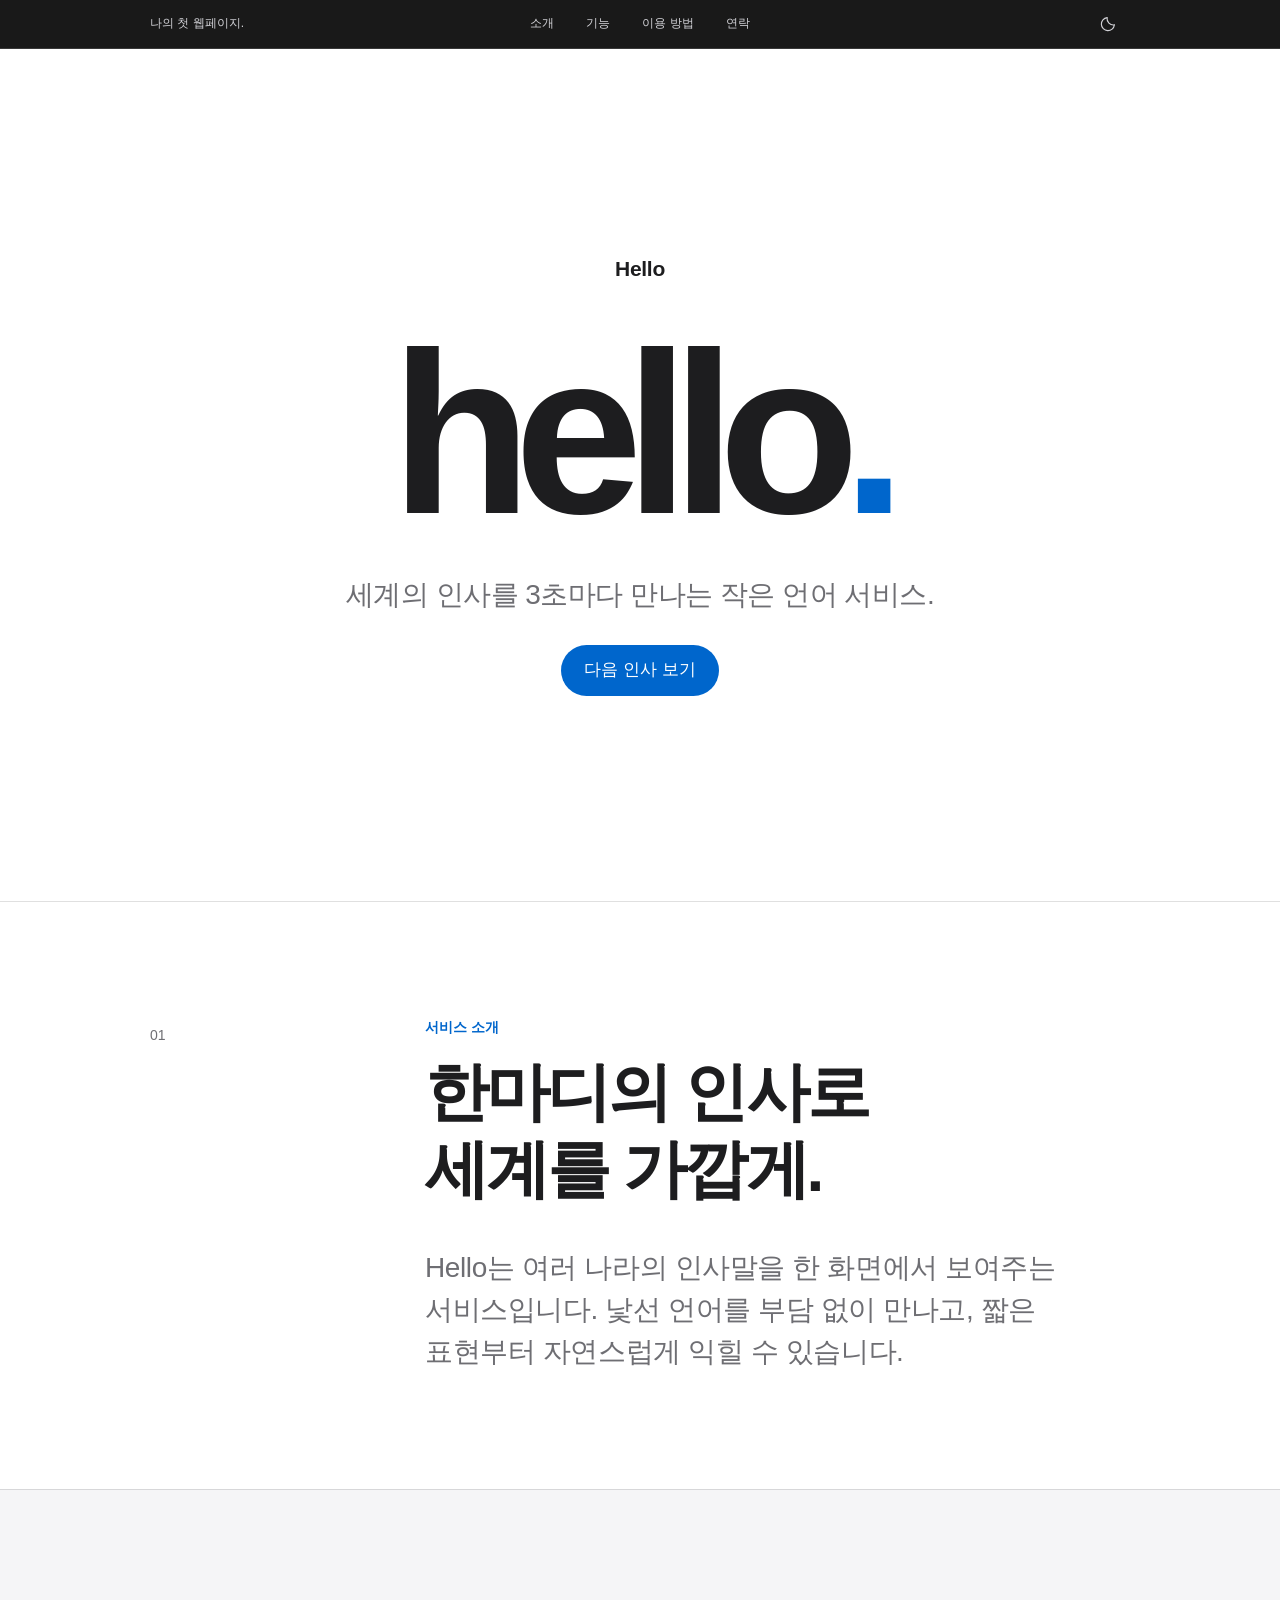
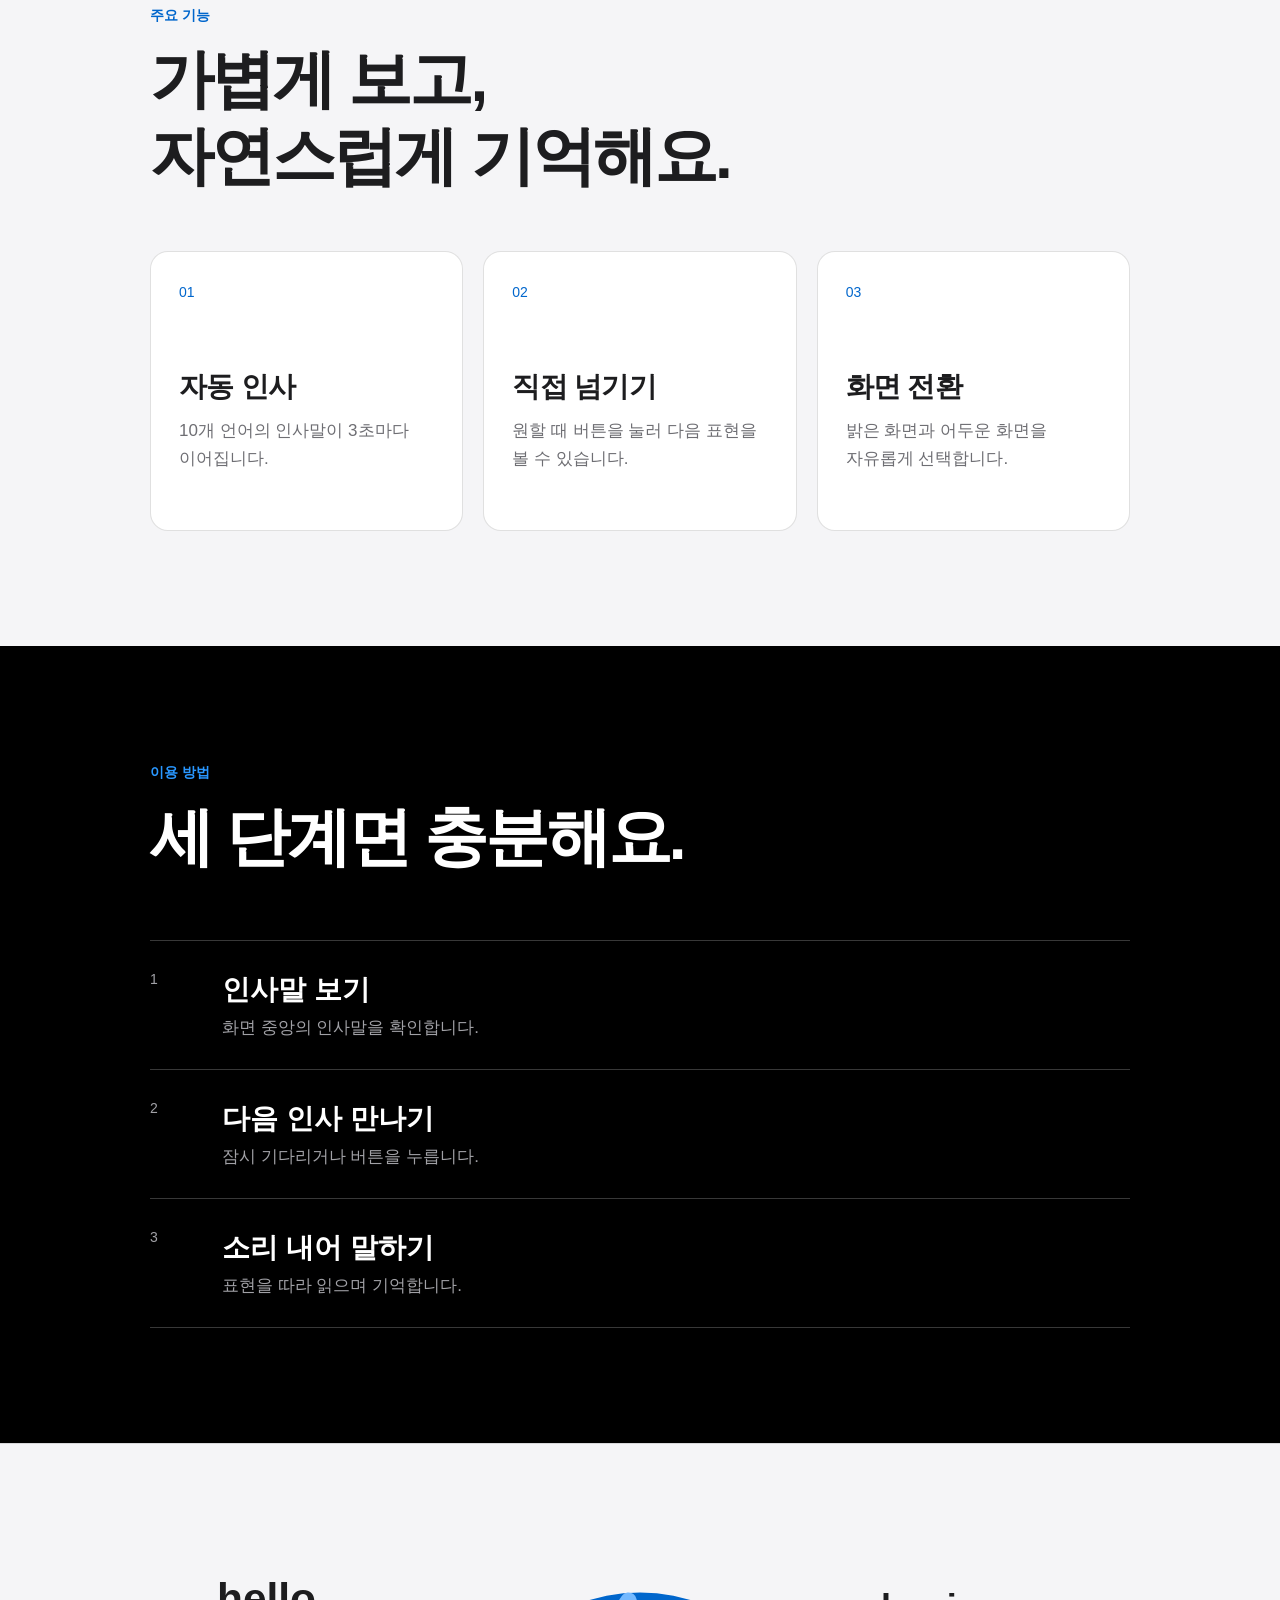
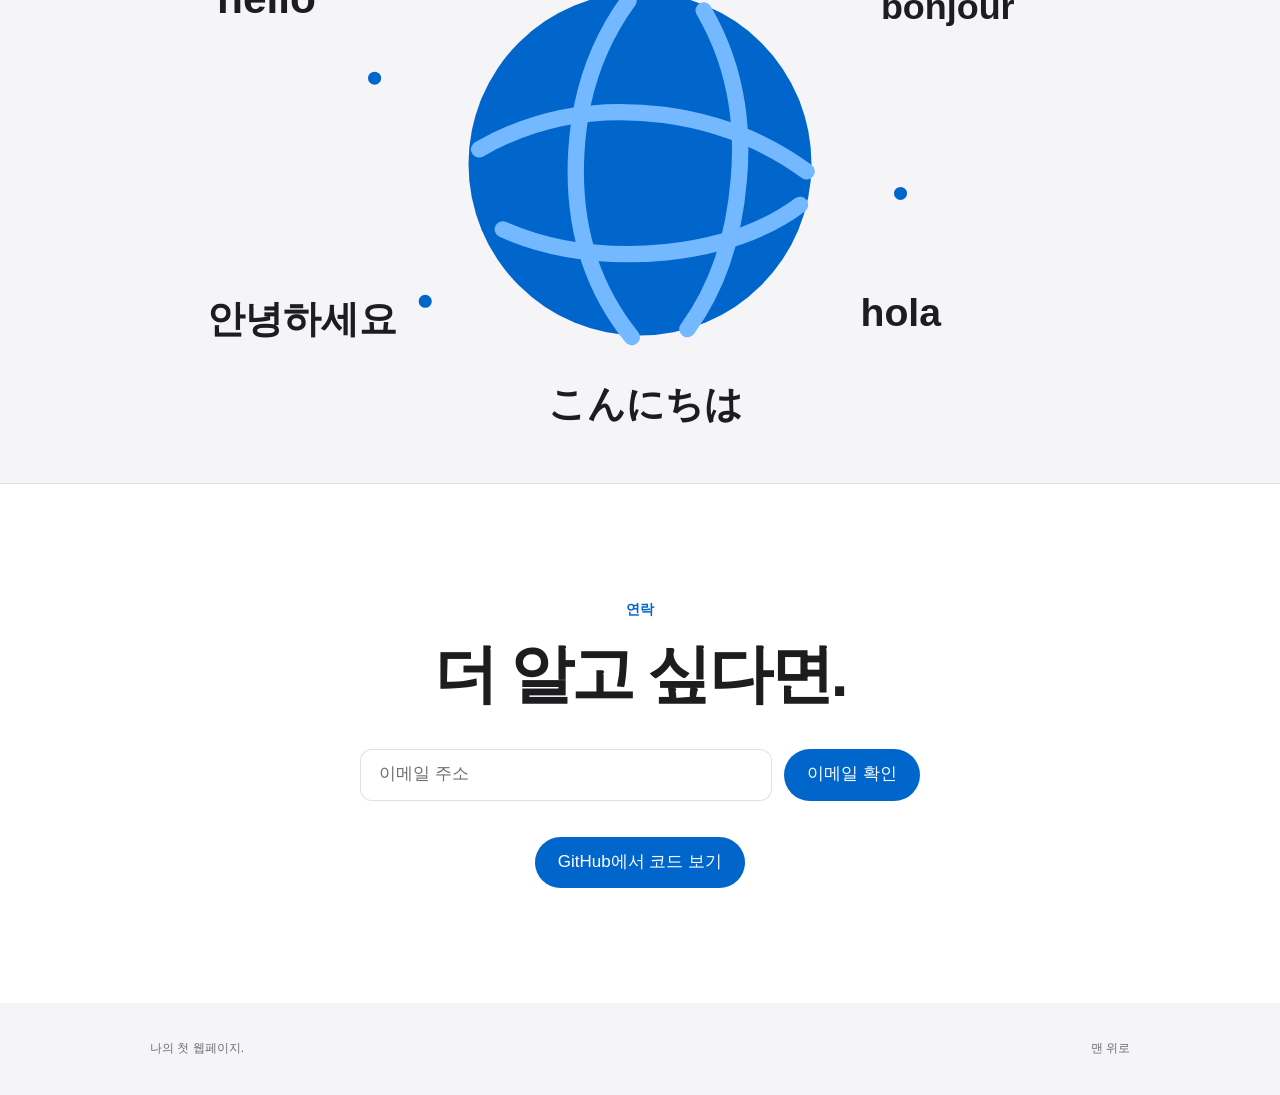
==== index.html @ b7d51750 "Apply responsive layout for week 4" ====
<!DOCTYPE html>
<html lang="ko">
<head>
  <meta charset="UTF-8">
  <meta name="viewport" content="width=device-width, initial-scale=1">
  <meta name="description" content="세계의 인사말을 만나는 작은 언어 서비스 Hello입니다.">
  <meta name="theme-color" content="#000000">
  <title>Hello | 나의 첫 웹페이지</title>
  <link rel="stylesheet" href="style.css?v=7">
  <script src="script.js?v=7" defer></script>
</head>
<body>
  <a class="skip-link" href="#main">본문으로 바로가기</a>
  <header class="global-nav">
    <nav class="nav-inner" aria-label="주요 메뉴">
      <a class="wordmark" href="#main">나의 첫 웹페이지.</a>
      <div class="nav-links">
        <a href="#about">소개</a>
        <a href="#features">기능</a>
        <a href="#how">이용 방법</a>
        <a href="#contact">연락</a>
      </div>
      <button class="theme-toggle" type="button" aria-label="다크 모드" aria-pressed="false">
        <svg class="moon" viewBox="0 0 24 24" fill="none" stroke="currentColor" stroke-width="1.5" aria-hidden="true"><path d="M20.5 13.2A8.6 8.6 0 0 1 10.8 3.5 8.7 8.7 0 1 0 20.5 13.2Z"/></svg>
        <svg class="sun" viewBox="0 0 24 24" fill="none" stroke="currentColor" stroke-width="1.5" aria-hidden="true"><circle cx="12" cy="12" r="4"/><path d="M12 2v2m0 16v2M2 12h2m16 0h2M5 5l1.5 1.5m11 11L19 19M5 19l1.5-1.5m11-11L19 5"/></svg>
      </button>
    </nav>
  </header>

  <main id="main">
    <section class="hero" aria-labelledby="service-name">
      <p class="service-label" id="service-name">Hello</p>
      <div class="greeting" aria-live="off">
        <h1 lang="en" data-language="en"><span id="hello">hello</span><span class="period">.</span></h1>
      </div>
      <p class="hero-copy">세계의 인사를 3초마다 만나는 작은 언어 서비스.</p>
      <button class="primary-button" id="next-greeting" type="button">다음 인사 보기</button>
    </section>

    <section class="section light" id="about" aria-labelledby="about-title">
      <div class="section-inner two-column">
        <p class="section-number">01</p>
        <div>
          <p class="eyebrow">서비스 소개</p>
          <h2 id="about-title">한마디의 인사로<br>세계를 가깝게.</h2>
          <p class="body-copy">Hello는 여러 나라의 인사말을 한 화면에서 보여주는 서비스입니다. 낯선 언어를 부담 없이 만나고, 짧은 표현부터 자연스럽게 익힐 수 있습니다.</p>
        </div>
      </div>
    </section>

    <section class="section subtle" id="features" aria-labelledby="features-title">
      <div class="section-inner">
        <p class="eyebrow">주요 기능</p>
        <h2 id="features-title">가볍게 보고,<br>자연스럽게 기억해요.</h2>
        <div class="feature-grid">
          <article>
            <span>01</span>
            <h3>자동 인사</h3>
            <p>10개 언어의 인사말이 3초마다 이어집니다.</p>
          </article>
          <article>
            <span>02</span>
            <h3>직접 넘기기</h3>
            <p>원할 때 버튼을 눌러 다음 표현을 볼 수 있습니다.</p>
          </article>
          <article>
            <span>03</span>
            <h3>화면 전환</h3>
            <p>밝은 화면과 어두운 화면을 자유롭게 선택합니다.</p>
          </article>
        </div>
      </div>
    </section>

    <section class="section dark-section" id="how" aria-labelledby="how-title">
      <div class="section-inner">
        <p class="eyebrow">이용 방법</p>
        <h2 id="how-title">세 단계면 충분해요.</h2>
        <ol class="steps">
          <li><span>1</span><div><strong>인사말 보기</strong><p>화면 중앙의 인사말을 확인합니다.</p></div></li>
          <li><span>2</span><div><strong>다음 인사 만나기</strong><p>잠시 기다리거나 버튼을 누릅니다.</p></div></li>
          <li><span>3</span><div><strong>소리 내어 말하기</strong><p>표현을 따라 읽으며 기억합니다.</p></div></li>
        </ol>
      </div>
    </section>

    <section class="visual-section" aria-label="서비스 이미지">
      <img src="hello-world.svg" alt="파란 지구 주위에 여러 언어의 인사말이 떠 있는 모습">
    </section>

    <section class="section contact" id="contact" aria-labelledby="contact-title">
      <div class="section-inner contact-inner">
        <p class="eyebrow">연락</p>
        <h2 id="contact-title">더 알고 싶다면.</h2>
        <form class="email-form">
          <label class="visually-hidden" for="email">이메일 주소</label>
          <input id="email" name="email" type="email" autocomplete="email" placeholder="이메일 주소" required>
          <button class="primary-button" type="submit">이메일 확인</button>
        </form>
        <p class="form-status" role="status"></p>
        <a class="primary-button link-button" href="https://github.com/keyqed/uiuxprogramming">GitHub에서 코드 보기</a>
      </div>
    </section>
  </main>

  <footer>
    <div class="footer-inner"><span>나의 첫 웹페이지.</span><a href="#main">맨 위로</a></div>
  </footer>
</body>
</html>
---- style.css ----
:root {
  color-scheme: light;
  --canvas: #ffffff;
  --ink: #1d1d1f;
  --muted: #6e6e73;
  --subtle: #f5f5f7;
  --blue: #0066cc;
  --blue-dark: #004f9e;
  --button: #0066cc;
  --button-pressed: #004f9e;
  --focus: #0071e3;
  --nav-text: #d2d2d7;
  --hairline: rgba(0, 0, 0, .12);
  --display: "SF Pro Display", -apple-system, BlinkMacSystemFont, "Segoe UI", "Malgun Gothic", sans-serif;
  --body: "SF Pro Text", -apple-system, BlinkMacSystemFont, "Segoe UI", "Malgun Gothic", sans-serif;
}

* { box-sizing: border-box; }
html { scroll-behavior: smooth; scroll-padding-top: 64px; scrollbar-width: none; }
html::-webkit-scrollbar { display: none; }
body { margin: 0; background: var(--canvas); color: var(--ink); font: 400 17px/1.47 var(--body); -webkit-font-smoothing: antialiased; transition: background-color .35s, color .35s; }
body.dark { color-scheme: dark; --canvas: #1d1d1f; --ink: #f5f5f7; --muted: #a1a1a6; --subtle: #272729; --blue: #2997ff; --blue-dark: #0077cc; --hairline: rgba(255,255,255,.16); }
a { color: inherit; text-decoration: none; }
button { font: inherit; cursor: pointer; -webkit-tap-highlight-color: transparent; }
input { font: inherit; }
img { max-width: 100%; height: auto; }
p, h2, h3, strong { word-break: keep-all; overflow-wrap: anywhere; }

.global-nav { position: sticky; top: 0; z-index: 10; border-bottom: 1px solid rgba(255,255,255,.14); background: rgba(0, 0, 0, .9); color: var(--nav-text); backdrop-filter: saturate(180%) blur(20px); }
.nav-inner { width: min(980px, calc(100% - 48px)); height: 48px; margin: auto; display: grid; grid-template-columns: 1fr auto 1fr; align-items: center; }
.wordmark { justify-self: start; font-size: 12px; font-weight: 400; }
.nav-links { display: flex; align-items: center; gap: 32px; font-size: 12px; }
.nav-links a, .wordmark { min-height: 44px; display: inline-flex; align-items: center; }
.nav-links a:active, .wordmark:active { opacity: .6; }
.theme-toggle { justify-self: end; display: grid; place-items: center; width: 44px; height: 44px; border: 0; border-radius: 50%; padding: 0; color: var(--nav-text); background: transparent; }
.theme-toggle svg { width: 18px; height: 18px; }
.sun, .dark .moon { display: none; }
.dark .sun { display: block; }

.hero { min-height: calc(100svh - 48px); display: flex; flex-direction: column; align-items: center; justify-content: center; padding: 80px 24px; text-align: center; }
.service-label { margin: 0 0 24px; font-size: 21px; font-weight: 600; letter-spacing: -.3px; }
.greeting { width: 100%; }
h1 { display: flex; align-items: center; justify-content: center; min-height: 230px; margin: 0; font: 600 clamp(112px, 18vw, 250px)/1.08 var(--display); letter-spacing: -.075em; white-space: nowrap; }
h1.compact { font-size: clamp(58px, 10vw, 138px); letter-spacing: -.055em; }
h1[data-language="hi"] { letter-spacing: 0; }
.period { color: var(--blue); }
.hero-copy { margin: 16px 0 30px; color: var(--muted); font-size: clamp(19px, 2.2vw, 28px); letter-spacing: -.5px; }
.primary-button { border: 1px solid transparent; border-radius: 999px; background: var(--button); color: #fff; padding: 12px 22px; min-height: 44px; font-size: 17px; transition: background-color .2s, transform .2s; }
.primary-button:active { background: var(--button-pressed); transform: scale(.95); }

.section { padding: clamp(80px, 9vw, 120px) 24px; border-top: 1px solid var(--hairline); }
.light { background: var(--canvas); }
.subtle { background: var(--subtle); }
.section-inner { width: 100%; max-width: 980px; margin: auto; }
.two-column { display: grid; grid-template-columns: 1fr 3fr; gap: 40px; }
.section-number { margin: 8px 0 0; color: var(--muted); font-size: 14px; }
.eyebrow { margin: 0 0 16px; color: var(--blue); font-size: 14px; font-weight: 600; }
h2 { margin: 0; font: 600 clamp(36px, 5.2vw, 64px)/1.2 var(--display); letter-spacing: -.045em; }
.body-copy { max-width: 700px; margin: 40px 0 0; color: var(--muted); font-size: clamp(20px, 2.5vw, 28px); font-weight: 300; line-height: 1.5; letter-spacing: -.4px; }

.feature-grid { display: grid; grid-template-columns: repeat(3, minmax(0, 1fr)); gap: 20px; margin-top: 56px; }
.feature-grid article { min-height: 280px; padding: 28px; border: 1px solid var(--hairline); border-radius: 18px; background: var(--canvas); }
.feature-grid span { color: var(--blue); font-size: 14px; }
.feature-grid h3 { margin: 64px 0 12px; font-size: 28px; line-height: 1.3; letter-spacing: -.7px; }
.feature-grid p { margin: 0; color: var(--muted); line-height: 1.65; }

.dark-section { background: #000; color: #fff; }
.dark-section .eyebrow { color: #2997ff; }
.steps { margin: 64px 0 0; padding: 0; list-style: none; }
.steps li { display: grid; grid-template-columns: 72px 1fr; align-items: start; padding: 28px 0; border-top: 1px solid rgba(255,255,255,.22); }
.steps li:last-child { border-bottom: 1px solid rgba(255,255,255,.22); }
.steps > li > span { font-size: 14px; color: #a1a1a6; }
.steps strong { font-size: 28px; font-weight: 600; }
.steps p { margin: 6px 0 0; color: #a1a1a6; }

.visual-section { min-height: 640px; display: grid; place-items: center; overflow: hidden; border-top: 1px solid var(--hairline); background: #f5f5f7; }
.visual-section img { display: block; width: 92%; max-width: 980px; height: auto; }
.contact { text-align: center; }
.contact-inner { display: flex; flex-direction: column; align-items: center; }
.email-form { display: flex; gap: 12px; width: 100%; max-width: 560px; margin-top: 36px; }
.email-form input { flex: 1; min-width: 0; min-height: 52px; padding: 12px 18px; border: 1px solid var(--hairline); border-radius: 12px; background: var(--canvas); color: var(--ink); }
.email-form input::placeholder { color: var(--muted); opacity: 1; }
.email-form .primary-button { flex-shrink: 0; }
.form-status { width: 100%; max-width: 560px; margin: 0; color: var(--muted); font-size: 14px; }
.form-status:not(:empty) { margin-top: 16px; }
.visually-hidden { position: absolute; width: 1px; height: 1px; padding: 0; margin: -1px; overflow: hidden; clip-path: inset(50%); white-space: nowrap; border: 0; }
.link-button { display: inline-flex; align-items: center; gap: 10px; margin-top: 36px; }

footer { padding: 24px; background: var(--subtle); color: var(--muted); }
.footer-inner { width: min(980px, 100%); margin: auto; display: flex; justify-content: space-between; font-size: 12px; }
.footer-inner a { display: inline-flex; align-items: center; min-height: 44px; }
.footer-inner span { align-self: center; }
.skip-link { position: fixed; left: 16px; top: -80px; padding: 12px 20px; background: var(--canvas); color: var(--ink); z-index: 20; border-radius: 8px; }
.skip-link:focus { top: 8px; }
:focus-visible { outline: 2px solid var(--focus); outline-offset: 4px; }

@media (max-width: 768px) {
  html { scroll-padding-top: 20px; }
  .global-nav { position: relative; }
  .nav-inner { width: calc(100% - 32px); height: auto; grid-template-columns: 1fr auto; }
  .nav-links { grid-column: 1 / -1; grid-row: 2; flex-direction: column; align-items: stretch; gap: 0; border-top: 1px solid rgba(255,255,255,.14); padding-block: 4px 8px; }
  .nav-links a { justify-content: center; }
  .theme-toggle { grid-column: 2; grid-row: 1; }
  .hero { min-height: max(460px, calc(100svh - 237px)); padding: 64px 20px; }
  h1 { min-height: 150px; font-size: min(25vw, 150px); }
  h1.compact { font-size: min(12vw, 72px); }
  .hero-copy { max-width: 340px; }
  .section { padding: 80px 20px; }
  .two-column { grid-template-columns: 1fr; gap: 18px; }
  .feature-grid { grid-template-columns: 1fr; }
  .feature-grid article { min-height: 220px; }
  .feature-grid h3 { margin-top: 48px; }
  .steps li { grid-template-columns: 40px 1fr; }
  .steps strong { font-size: 24px; }
  .visual-section { min-height: 320px; padding-block: 32px; }
  .email-form { flex-direction: column; }
  .email-form input { flex: auto; width: 100%; }
  .email-form .primary-button { width: 100%; min-height: 52px; }
}

@media (prefers-reduced-motion: reduce) {
  *, *::before, *::after { scroll-behavior: auto !important; transition: none !important; animation: none !important; }
}
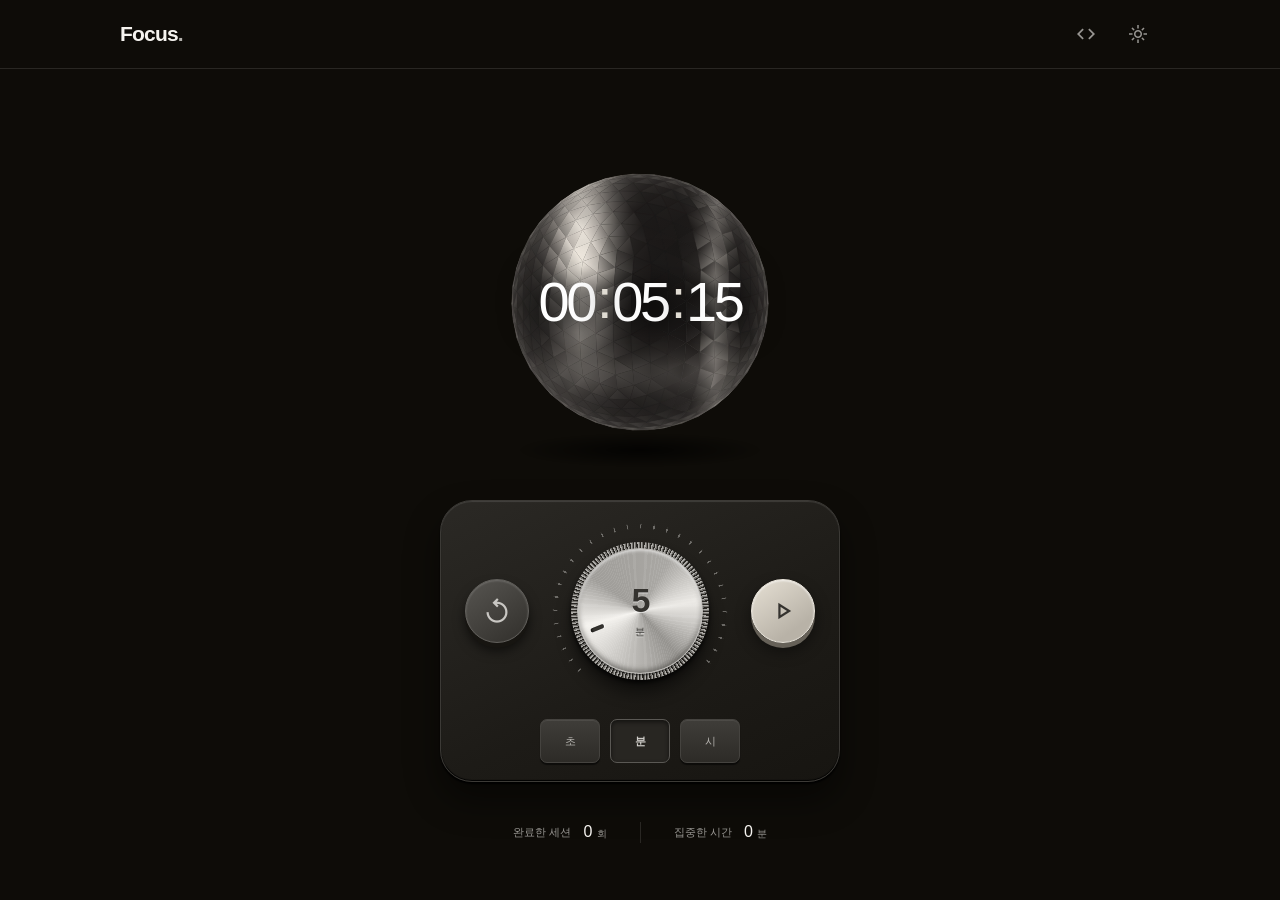
==== commit 9c74a8ce: "Build Focus timer with draggable metal sphere and physical controls" ====
--- a/index.html
+++ b/index.html
@@ -1,110 +1,67 @@
-<!DOCTYPE html>
-<html lang="ko">
-<head>
-  <meta charset="UTF-8">
-  <meta name="viewport" content="width=device-width, initial-scale=1">
-  <meta name="description" content="세계의 인사말을 만나는 작은 언어 서비스 Hello입니다.">
-  <meta name="theme-color" content="#000000">
-  <title>Hello | 나의 첫 웹페이지</title>
-  <link rel="stylesheet" href="style.css?v=7">
-  <script src="script.js?v=7" defer></script>
-</head>
-<body>
-  <a class="skip-link" href="#main">본문으로 바로가기</a>
-  <header class="global-nav">
-    <nav class="nav-inner" aria-label="주요 메뉴">
-      <a class="wordmark" href="#main">나의 첫 웹페이지.</a>
-      <div class="nav-links">
-        <a href="#about">소개</a>
-        <a href="#features">기능</a>
-        <a href="#how">이용 방법</a>
-        <a href="#contact">연락</a>
-      </div>
-      <button class="theme-toggle" type="button" aria-label="다크 모드" aria-pressed="false">
-        <svg class="moon" viewBox="0 0 24 24" fill="none" stroke="currentColor" stroke-width="1.5" aria-hidden="true"><path d="M20.5 13.2A8.6 8.6 0 0 1 10.8 3.5 8.7 8.7 0 1 0 20.5 13.2Z"/></svg>
-        <svg class="sun" viewBox="0 0 24 24" fill="none" stroke="currentColor" stroke-width="1.5" aria-hidden="true"><circle cx="12" cy="12" r="4"/><path d="M12 2v2m0 16v2M2 12h2m16 0h2M5 5l1.5 1.5m11 11L19 19M5 19l1.5-1.5m11-11L19 5"/></svg>
-      </button>
-    </nav>
-  </header>
-
-  <main id="main">
-    <section class="hero" aria-labelledby="service-name">
-      <p class="service-label" id="service-name">Hello</p>
-      <div class="greeting" aria-live="off">
-        <h1 lang="en" data-language="en"><span id="hello">hello</span><span class="period">.</span></h1>
-      </div>
-      <p class="hero-copy">세계의 인사를 3초마다 만나는 작은 언어 서비스.</p>
-      <button class="primary-button" id="next-greeting" type="button">다음 인사 보기</button>
-    </section>
-
-    <section class="section light" id="about" aria-labelledby="about-title">
-      <div class="section-inner two-column">
-        <p class="section-number">01</p>
-        <div>
-          <p class="eyebrow">서비스 소개</p>
-          <h2 id="about-title">한마디의 인사로<br>세계를 가깝게.</h2>
-          <p class="body-copy">Hello는 여러 나라의 인사말을 한 화면에서 보여주는 서비스입니다. 낯선 언어를 부담 없이 만나고, 짧은 표현부터 자연스럽게 익힐 수 있습니다.</p>
-        </div>
-      </div>
-    </section>
-
-    <section class="section subtle" id="features" aria-labelledby="features-title">
-      <div class="section-inner">
-        <p class="eyebrow">주요 기능</p>
-        <h2 id="features-title">가볍게 보고,<br>자연스럽게 기억해요.</h2>
-        <div class="feature-grid">
-          <article>
-            <span>01</span>
-            <h3>자동 인사</h3>
-            <p>10개 언어의 인사말이 3초마다 이어집니다.</p>
-          </article>
-          <article>
-            <span>02</span>
-            <h3>직접 넘기기</h3>
-            <p>원할 때 버튼을 눌러 다음 표현을 볼 수 있습니다.</p>
-          </article>
-          <article>
-            <span>03</span>
-            <h3>화면 전환</h3>
-            <p>밝은 화면과 어두운 화면을 자유롭게 선택합니다.</p>
-          </article>
-        </div>
-      </div>
-    </section>
-
-    <section class="section dark-section" id="how" aria-labelledby="how-title">
-      <div class="section-inner">
-        <p class="eyebrow">이용 방법</p>
-        <h2 id="how-title">세 단계면 충분해요.</h2>
-        <ol class="steps">
-          <li><span>1</span><div><strong>인사말 보기</strong><p>화면 중앙의 인사말을 확인합니다.</p></div></li>
-          <li><span>2</span><div><strong>다음 인사 만나기</strong><p>잠시 기다리거나 버튼을 누릅니다.</p></div></li>
-          <li><span>3</span><div><strong>소리 내어 말하기</strong><p>표현을 따라 읽으며 기억합니다.</p></div></li>
-        </ol>
-      </div>
-    </section>
-
-    <section class="visual-section" aria-label="서비스 이미지">
-      <img src="hello-world.svg" alt="파란 지구 주위에 여러 언어의 인사말이 떠 있는 모습">
-    </section>
-
-    <section class="section contact" id="contact" aria-labelledby="contact-title">
-      <div class="section-inner contact-inner">
-        <p class="eyebrow">연락</p>
-        <h2 id="contact-title">더 알고 싶다면.</h2>
-        <form class="email-form">
-          <label class="visually-hidden" for="email">이메일 주소</label>
-          <input id="email" name="email" type="email" autocomplete="email" placeholder="이메일 주소" required>
-          <button class="primary-button" type="submit">이메일 확인</button>
-        </form>
-        <p class="form-status" role="status"></p>
-        <a class="primary-button link-button" href="https://github.com/keyqed/uiuxprogramming">GitHub에서 코드 보기</a>
-      </div>
-    </section>
-  </main>
-
-  <footer>
-    <div class="footer-inner"><span>나의 첫 웹페이지.</span><a href="#main">맨 위로</a></div>
-  </footer>
-</body>
-</html>
+<!DOCTYPE html>
+<html lang="ko">
+<head>
+  <meta charset="UTF-8">
+  <meta name="viewport" content="width=device-width, initial-scale=1">
+  <meta name="description" content="지금 할 일 하나에 집중하는 타이머, Focus.">
+  <meta name="theme-color" content="#0e0c08">
+  <title>Focus | 집중 타이머</title>
+  <link rel="stylesheet" href="https://fonts.googleapis.com/css2?family=Material+Symbols+Outlined&amp;icon_names=check,code,dark_mode,light_mode,pause,play_arrow,replay&amp;display=block">
+  <link rel="stylesheet" href="style.css?v=18">
+  <script src="orb.js?v=18" defer></script>
+  <script src="script.js?v=18" defer></script>
+</head>
+<body class="dark">
+  <a class="skip-link" href="#main">본문으로 바로가기</a>
+  <header class="global-nav">
+    <nav class="nav-inner" aria-label="주요 메뉴">
+      <a class="wordmark" href="#main">Focus<span>.</span></a>
+      <div class="nav-actions">
+      <a class="source-link" href="https://github.com/keyqed/uiuxprogramming" aria-label="GitHub 소스 코드"><span class="material-symbols-outlined" aria-hidden="true">code</span></a>
+      <button class="theme-toggle" type="button" aria-label="라이트 모드" aria-pressed="true">
+        <span class="material-symbols-outlined moon" aria-hidden="true">dark_mode</span>
+        <span class="material-symbols-outlined sun" aria-hidden="true">light_mode</span>
+      </button>
+      </div>
+    </nav>
+  </header>
+  <main id="main">
+    <section class="hero" aria-label="집중 타이머">
+      <div class="clock" data-state="idle">
+        <canvas class="clock-canvas" aria-hidden="true"></canvas>
+        <div class="clock-center">
+          <h1 id="timer-display" class="has-hours" role="timer" aria-live="off" aria-label="남은 시간 0시간 5분 15초"><span id="timer-hours">00</span><span id="hour-colon" class="clock-colon">:</span><span id="timer-minutes">05</span><span class="clock-colon">:</span><span id="timer-seconds">15</span></h1>
+          <span class="visually-hidden" id="clock-state-text">READY</span>
+        </div>
+        <span class="material-symbols-outlined clock-complete" aria-hidden="true">check</span>
+      </div>
+      <div class="control-deck">
+        <div class="hardware-controls">
+          <button class="secondary-button hardware-button" id="timer-reset" type="button" aria-label="타이머 초기화"><span class="material-symbols-outlined" aria-hidden="true">replay</span></button>
+          <div class="dial-shell">
+            <div class="dial-scale" aria-hidden="true"></div>
+            <div class="duration-dial" role="slider" tabindex="0" aria-label="집중 시간 다이얼" aria-valuemin="0" aria-valuemax="59" aria-valuenow="5" aria-valuetext="5분">
+              <div class="dial-grip" aria-hidden="true"></div>
+              <div class="dial-face" aria-hidden="true"><span class="dial-indicator"></span></div>
+              <div class="dial-value" aria-hidden="true"><span id="dial-minutes">5</span><small id="dial-unit">분</small></div>
+            </div>
+          </div>
+          <button class="primary-button hardware-button" id="timer-toggle" type="button"><span class="material-symbols-outlined" id="toggle-icon" aria-hidden="true">play_arrow</span><span class="visually-hidden" id="toggle-label">집중 시작</span></button>
+        </div>
+        <div class="time-settings">
+          <div class="duration-presets" role="group" aria-label="시간 단위">
+            <button type="button" data-unit="seconds" aria-pressed="false">초</button>
+            <button type="button" data-unit="minutes" aria-pressed="true">분</button>
+            <button type="button" data-unit="hours" aria-pressed="false">시</button>
+          </div>
+        </div>
+      </div>
+      <p id="timer-status" class="timer-status" role="status" aria-live="polite"></p>
+      <div class="session-summary" role="group" aria-label="현재 페이지의 집중 기록">
+        <div><span>완료한 세션</span><strong><span id="session-count">0</span><small>회</small></strong></div>
+        <div><span>집중한 시간</span><strong><span id="focused-minutes">0</span><small id="focused-unit">분</small></strong></div>
+      </div>
+    </section>
+  </main>
+</body>
+</html>
--- a/style.css
+++ b/style.css
@@ -1,123 +1,162 @@
-:root {
-  color-scheme: light;
-  --canvas: #ffffff;
-  --ink: #1d1d1f;
-  --muted: #6e6e73;
-  --subtle: #f5f5f7;
-  --blue: #0066cc;
-  --blue-dark: #004f9e;
-  --button: #0066cc;
-  --button-pressed: #004f9e;
-  --focus: #0071e3;
-  --nav-text: #d2d2d7;
-  --hairline: rgba(0, 0, 0, .12);
-  --display: "SF Pro Display", -apple-system, BlinkMacSystemFont, "Segoe UI", "Malgun Gothic", sans-serif;
-  --body: "SF Pro Text", -apple-system, BlinkMacSystemFont, "Segoe UI", "Malgun Gothic", sans-serif;
-}
-
-* { box-sizing: border-box; }
-html { scroll-behavior: smooth; scroll-padding-top: 64px; scrollbar-width: none; }
-html::-webkit-scrollbar { display: none; }
-body { margin: 0; background: var(--canvas); color: var(--ink); font: 400 17px/1.47 var(--body); -webkit-font-smoothing: antialiased; transition: background-color .35s, color .35s; }
-body.dark { color-scheme: dark; --canvas: #1d1d1f; --ink: #f5f5f7; --muted: #a1a1a6; --subtle: #272729; --blue: #2997ff; --blue-dark: #0077cc; --hairline: rgba(255,255,255,.16); }
-a { color: inherit; text-decoration: none; }
-button { font: inherit; cursor: pointer; -webkit-tap-highlight-color: transparent; }
-input { font: inherit; }
-img { max-width: 100%; height: auto; }
-p, h2, h3, strong { word-break: keep-all; overflow-wrap: anywhere; }
-
-.global-nav { position: sticky; top: 0; z-index: 10; border-bottom: 1px solid rgba(255,255,255,.14); background: rgba(0, 0, 0, .9); color: var(--nav-text); backdrop-filter: saturate(180%) blur(20px); }
-.nav-inner { width: min(980px, calc(100% - 48px)); height: 48px; margin: auto; display: grid; grid-template-columns: 1fr auto 1fr; align-items: center; }
-.wordmark { justify-self: start; font-size: 12px; font-weight: 400; }
-.nav-links { display: flex; align-items: center; gap: 32px; font-size: 12px; }
-.nav-links a, .wordmark { min-height: 44px; display: inline-flex; align-items: center; }
-.nav-links a:active, .wordmark:active { opacity: .6; }
-.theme-toggle { justify-self: end; display: grid; place-items: center; width: 44px; height: 44px; border: 0; border-radius: 50%; padding: 0; color: var(--nav-text); background: transparent; }
-.theme-toggle svg { width: 18px; height: 18px; }
-.sun, .dark .moon { display: none; }
-.dark .sun { display: block; }
-
-.hero { min-height: calc(100svh - 48px); display: flex; flex-direction: column; align-items: center; justify-content: center; padding: 80px 24px; text-align: center; }
-.service-label { margin: 0 0 24px; font-size: 21px; font-weight: 600; letter-spacing: -.3px; }
-.greeting { width: 100%; }
-h1 { display: flex; align-items: center; justify-content: center; min-height: 230px; margin: 0; font: 600 clamp(112px, 18vw, 250px)/1.08 var(--display); letter-spacing: -.075em; white-space: nowrap; }
-h1.compact { font-size: clamp(58px, 10vw, 138px); letter-spacing: -.055em; }
-h1[data-language="hi"] { letter-spacing: 0; }
-.period { color: var(--blue); }
-.hero-copy { margin: 16px 0 30px; color: var(--muted); font-size: clamp(19px, 2.2vw, 28px); letter-spacing: -.5px; }
-.primary-button { border: 1px solid transparent; border-radius: 999px; background: var(--button); color: #fff; padding: 12px 22px; min-height: 44px; font-size: 17px; transition: background-color .2s, transform .2s; }
-.primary-button:active { background: var(--button-pressed); transform: scale(.95); }
-
-.section { padding: clamp(80px, 9vw, 120px) 24px; border-top: 1px solid var(--hairline); }
-.light { background: var(--canvas); }
-.subtle { background: var(--subtle); }
-.section-inner { width: 100%; max-width: 980px; margin: auto; }
-.two-column { display: grid; grid-template-columns: 1fr 3fr; gap: 40px; }
-.section-number { margin: 8px 0 0; color: var(--muted); font-size: 14px; }
-.eyebrow { margin: 0 0 16px; color: var(--blue); font-size: 14px; font-weight: 600; }
-h2 { margin: 0; font: 600 clamp(36px, 5.2vw, 64px)/1.2 var(--display); letter-spacing: -.045em; }
-.body-copy { max-width: 700px; margin: 40px 0 0; color: var(--muted); font-size: clamp(20px, 2.5vw, 28px); font-weight: 300; line-height: 1.5; letter-spacing: -.4px; }
-
-.feature-grid { display: grid; grid-template-columns: repeat(3, minmax(0, 1fr)); gap: 20px; margin-top: 56px; }
-.feature-grid article { min-height: 280px; padding: 28px; border: 1px solid var(--hairline); border-radius: 18px; background: var(--canvas); }
-.feature-grid span { color: var(--blue); font-size: 14px; }
-.feature-grid h3 { margin: 64px 0 12px; font-size: 28px; line-height: 1.3; letter-spacing: -.7px; }
-.feature-grid p { margin: 0; color: var(--muted); line-height: 1.65; }
-
-.dark-section { background: #000; color: #fff; }
-.dark-section .eyebrow { color: #2997ff; }
-.steps { margin: 64px 0 0; padding: 0; list-style: none; }
-.steps li { display: grid; grid-template-columns: 72px 1fr; align-items: start; padding: 28px 0; border-top: 1px solid rgba(255,255,255,.22); }
-.steps li:last-child { border-bottom: 1px solid rgba(255,255,255,.22); }
-.steps > li > span { font-size: 14px; color: #a1a1a6; }
-.steps strong { font-size: 28px; font-weight: 600; }
-.steps p { margin: 6px 0 0; color: #a1a1a6; }
-
-.visual-section { min-height: 640px; display: grid; place-items: center; overflow: hidden; border-top: 1px solid var(--hairline); background: #f5f5f7; }
-.visual-section img { display: block; width: 92%; max-width: 980px; height: auto; }
-.contact { text-align: center; }
-.contact-inner { display: flex; flex-direction: column; align-items: center; }
-.email-form { display: flex; gap: 12px; width: 100%; max-width: 560px; margin-top: 36px; }
-.email-form input { flex: 1; min-width: 0; min-height: 52px; padding: 12px 18px; border: 1px solid var(--hairline); border-radius: 12px; background: var(--canvas); color: var(--ink); }
-.email-form input::placeholder { color: var(--muted); opacity: 1; }
-.email-form .primary-button { flex-shrink: 0; }
-.form-status { width: 100%; max-width: 560px; margin: 0; color: var(--muted); font-size: 14px; }
-.form-status:not(:empty) { margin-top: 16px; }
+:root {
+  color-scheme: light;
+  --canvas: #ffffff;
+  --ink: #262420;
+  --muted: #7d7b77;
+  --subtle: #f8f6f2;
+  --accent: #5a5854;
+  --button: #5a5854;
+  --button-pressed: #464440;
+  --focus: #63615d;
+  --hairline: #eeece8;
+  --clock-face: #ffffff;
+  --clock-track: #ebe9e5;
+  --clock-tick: #bdbbb7;
+  --display: -apple-system, BlinkMacSystemFont, "Segoe UI", "Malgun Gothic", sans-serif;
+  --body: -apple-system, BlinkMacSystemFont, "Segoe UI", "Malgun Gothic", sans-serif;
+}
+* { box-sizing: border-box; }
+html { scroll-padding-top: 20px; }
+body { margin: 0; background: var(--canvas); color: var(--ink); font: 400 15px/1.5 var(--body); -webkit-font-smoothing: antialiased; transition: background-color .25s, color .25s; }
+body.dark { color-scheme: dark; --canvas: #0e0c08; --ink: #f5f3ef; --muted: #979591; --subtle: #1a1814; --accent: #b3b1ad; --button: #706e6a; --button-pressed: #5e5c58; --hairline: #292723; --clock-face: #15130f; --clock-track: #3e3c38; --clock-tick: #6f6d69; }
+a { color: inherit; text-decoration: none; }
+button, input { font: inherit; }
+button { cursor: pointer; -webkit-tap-highlight-color: transparent; }
+button:disabled { cursor: default; }
+p { word-break: keep-all; overflow-wrap: anywhere; }
+.material-symbols-outlined { font-size: 22px; flex-shrink: 0; user-select: none; }
+.global-nav { border-bottom: 1px solid var(--hairline); }
+.nav-inner { width: min(1040px, calc(100% - 64px)); height: 68px; margin: auto; display: flex; justify-content: space-between; align-items: center; }
+.wordmark { display: inline-flex; align-items: center; min-height: 44px; font-size: 21px; font-weight: 650; letter-spacing: -.8px; }
+.wordmark > span { color: var(--accent); }
+.nav-actions { display: flex; align-items: center; gap: 8px; }
+.theme-toggle, .source-link { display: grid; place-items: center; width: 44px; height: 44px; border: 0; border-radius: 50%; padding: 0; color: var(--muted); background: transparent; }
+.theme-toggle:hover { background: var(--subtle); color: var(--ink); }
+.theme-toggle .material-symbols-outlined { font-size: 20px; }
+.sun, .dark .moon { display: none; }
+.dark .sun { display: block; }
+.hero { min-height: calc(100svh - 69px); display: flex; flex-direction: column; align-items: center; justify-content: center; padding: 36px 24px; text-align: center; }
+.clock { position: relative; width: min(440px, 90vw); aspect-ratio: 1; isolation: isolate; cursor: grab; touch-action: none; user-select: none; }
+.clock-canvas { position: absolute; inset: 0; width: 100%; height: 100%; pointer-events: none; }
+.clock.is-dragging { cursor: grabbing; }
+.clock-center { pointer-events: none; position: absolute; inset: 0 0 4%; display: flex; flex-direction: column; justify-content: center; align-items: center; }
+h1 { display: flex; justify-content: center; align-items: baseline; margin: 0; font: 450 clamp(54px, 14vw, 80px)/1 var(--display); letter-spacing: -.065em; font-variant-numeric: tabular-nums; white-space: nowrap; transition: opacity .2s; }
+h1 { color: #ffffff; text-shadow: 0 2px 18px #000000, 0 0 40px rgba(0,0,0,.8); }
+.clock-colon { color: #eae8e4; }
+.clock[data-state="completed"] h1 { opacity: 0; }
+.clock-complete { position: absolute; left: 50%; top: 50%; transform: translate(-50%, -50%); font-size: 44px; color: var(--accent); opacity: 0; transition: opacity .5s; }
+.clock[data-state="completed"] .clock-complete { opacity: 1; transition-delay: 1.8s; }
+.clock-colon { color: var(--accent); padding-inline: 3px; transform: translateY(-3px); }
+.time-settings { display: flex; align-items: center; gap: 12px; margin-top: 4px; }
+.duration-presets { display: flex; gap: 2px; padding: 4px; border-radius: 12px; background: var(--subtle); }
+.duration-presets button { border: 0; background: transparent; color: var(--muted); border-radius: 9px; min-width: 64px; min-height: 44px; padding: 8px 14px; font-size: 13px; }
+.duration-presets button[aria-pressed="true"] { background: var(--canvas); color: var(--ink); box-shadow: 0 1px 5px rgba(0,0,0,.06); font-weight: 600; }
+.duration-presets button:disabled { opacity: .55; }
+.timer-actions { display: flex; align-items: center; justify-content: center; gap: 10px; width: 340px; max-width: 100%; margin-top: 16px; }
+.primary-button { display: inline-flex; justify-content: center; align-items: center; gap: 8px; min-width: 0; flex: 1; border: 0; border-radius: 12px; background: var(--button); color: #ffffff; padding: 12px 20px; min-height: 50px; font-size: 14px; font-weight: 600; transition: background-color .2s, transform .2s; }
+.primary-button:hover { background: var(--button-pressed); }
+.primary-button:active { transform: scale(.98); }
+.secondary-button { display: grid; place-items: center; width: 50px; height: 50px; padding: 0; border: 1px solid var(--hairline); border-radius: 12px; color: var(--muted); background: var(--canvas); }
+.secondary-button:hover { color: var(--ink); background: var(--subtle); }
+.timer-status { position: absolute; width: 1px; height: 1px; padding: 0; margin: -1px; overflow: hidden; clip-path: inset(50%); }
+.timer-status[data-state="error"] { position: static; width: auto; height: auto; max-width: 340px; margin: 12px 0 0; overflow: visible; clip-path: none; color: #43413d; font-size: 12px; }
+.dark .timer-status[data-state="error"] { color: #b2b0ac; }
+.session-summary { display: grid; grid-template-columns: repeat(2, minmax(0, 1fr)); width: 340px; max-width: 100%; margin-top: 20px; padding-top: 22px; border-top: 1px solid var(--hairline); }
+.session-summary > div { display: flex; flex-direction: column; gap: 4px; }
+.session-summary > div + div { border-left: 1px solid var(--hairline); }
+.session-summary > div > span { color: var(--muted); font-size: 11px; }
+.session-summary strong { font: 500 26px/1.3 var(--display); letter-spacing: -.7px; font-variant-numeric: tabular-nums; }
+.session-summary small { margin-left: 5px; color: var(--muted); font-size: 12px; font-weight: 400; }
+.skip-link { position: fixed; left: 16px; top: -80px; padding: 12px 20px; background: var(--canvas); color: var(--ink); z-index: 20; border-radius: 8px; }
+.skip-link:focus { top: 8px; }
 .visually-hidden { position: absolute; width: 1px; height: 1px; padding: 0; margin: -1px; overflow: hidden; clip-path: inset(50%); white-space: nowrap; border: 0; }
-.link-button { display: inline-flex; align-items: center; gap: 10px; margin-top: 36px; }
-
-footer { padding: 24px; background: var(--subtle); color: var(--muted); }
-.footer-inner { width: min(980px, 100%); margin: auto; display: flex; justify-content: space-between; font-size: 12px; }
-.footer-inner a { display: inline-flex; align-items: center; min-height: 44px; }
-.footer-inner span { align-self: center; }
-.skip-link { position: fixed; left: 16px; top: -80px; padding: 12px 20px; background: var(--canvas); color: var(--ink); z-index: 20; border-radius: 8px; }
-.skip-link:focus { top: 8px; }
-:focus-visible { outline: 2px solid var(--focus); outline-offset: 4px; }
-
+:focus-visible { outline: 2px solid var(--focus); outline-offset: 4px; }
 @media (max-width: 768px) {
-  html { scroll-padding-top: 20px; }
-  .global-nav { position: relative; }
-  .nav-inner { width: calc(100% - 32px); height: auto; grid-template-columns: 1fr auto; }
-  .nav-links { grid-column: 1 / -1; grid-row: 2; flex-direction: column; align-items: stretch; gap: 0; border-top: 1px solid rgba(255,255,255,.14); padding-block: 4px 8px; }
-  .nav-links a { justify-content: center; }
-  .theme-toggle { grid-column: 2; grid-row: 1; }
-  .hero { min-height: max(460px, calc(100svh - 237px)); padding: 64px 20px; }
-  h1 { min-height: 150px; font-size: min(25vw, 150px); }
-  h1.compact { font-size: min(12vw, 72px); }
-  .hero-copy { max-width: 340px; }
-  .section { padding: 80px 20px; }
-  .two-column { grid-template-columns: 1fr; gap: 18px; }
-  .feature-grid { grid-template-columns: 1fr; }
-  .feature-grid article { min-height: 220px; }
-  .feature-grid h3 { margin-top: 48px; }
-  .steps li { grid-template-columns: 40px 1fr; }
-  .steps strong { font-size: 24px; }
-  .visual-section { min-height: 320px; padding-block: 32px; }
-  .email-form { flex-direction: column; }
-  .email-form input { flex: auto; width: 100%; }
-  .email-form .primary-button { width: 100%; min-height: 52px; }
+  .nav-inner { width: calc(100% - 40px); height: 60px; }
+  .hero { min-height: calc(100svh - 61px); padding: 32px 20px; }
+  .clock { width: min(400px, 90vw); }
+  .time-settings { gap: 8px; margin-top: 4px; }
+  .duration-presets button { min-width: 58px; padding-inline: 10px; }
+  .session-summary { margin-top: 12px; padding-top: 18px; }
 }
-
-@media (prefers-reduced-motion: reduce) {
-  *, *::before, *::after { scroll-behavior: auto !important; transition: none !important; animation: none !important; }
-}
+@media (max-width: 359px) {
+  .time-settings { flex-wrap: wrap; justify-content: center; max-width: 100%; }
+  .clock { width: 90vw; }
+  h1 { font-size: 14vw; }
+}
+@media (prefers-reduced-motion: reduce) {
+  *, *::before, *::after { scroll-behavior: auto !important; transition: none !important; animation: none !important; }
+}
+
+
+.hero { padding-top: 12px; padding-bottom: 28px; }
+.clock { width: min(400px, 90vw); }
+.control-deck { width: min(400px, 100%); padding: 22px 24px 18px; margin-top: -10px; border: 1px solid #d7d5d1; border-radius: 32px; background: linear-gradient(155deg,#f9f7f3,#e5e3df); box-shadow: inset 0 1px 1px #ffffff, 0 12px 30px #2a282413, 0 2px 2px #afada9; }
+.dark .control-deck { border-color: #3c3a36; background: linear-gradient(155deg,#2b2925,#1d1b17 60%,#171511); box-shadow: inset 0 1px 1px #ffffff20, inset 0 -1px 1px #000000, 0 18px 35px #00000077, 0 2px 2px #000000; }
+.hardware-controls { display: flex; align-items: center; justify-content: space-between; gap: 12px; }
+.dial-shell { width: 176px; height: 176px; position: relative; flex: 0 0 auto; display: grid; place-items: center; }
+.dial-scale { position: absolute; inset: 0; border-radius: 50%; background: repeating-conic-gradient(from -135deg,#95938f 0deg 1deg,transparent 1deg 9deg); mask-image: radial-gradient(transparent 66%,#000000 67%,#000000 69%,transparent 70%), conic-gradient(from -135deg,#000000 0deg 270deg,transparent 270deg); mask-composite: intersect; opacity: .65; }
+.duration-dial { --dial-angle: -99deg; position: relative; width: 138px; height: 138px; border-radius: 50%; outline-offset: 7px; cursor: grab; touch-action: none; user-select: none; box-shadow: 0 13px 16px #00000077, 0 3px 4px #000000bb; }
+.duration-dial:active, .duration-dial.is-turning { cursor: grabbing; }
+.duration-dial[aria-disabled="true"] { cursor: default; }
+.dial-grip { position: absolute; inset: 0; border-radius: 50%; background: repeating-conic-gradient(#72706c 0deg 1deg,#282622 1deg 2deg,#aeaca8 2deg 3deg); transform: rotate(var(--dial-angle)); }
+.dial-face { position: absolute; inset: 6px; border-radius: 50%; border: 1px solid #bebcb8; background: repeating-radial-gradient(ellipse at 50% 50%,transparent 0 .65px,#ffffff13 .7px 1px), conic-gradient(from 30deg,#a9a7a3,#eceae6 50deg,#95938f 110deg,#cac8c4 175deg,#f5f3ef 225deg,#a09e9a 275deg,#a9a7a3); box-shadow: inset 0 2px 3px #ffffff99,inset 0 -3px 5px #32302c80,0 1px 2px #000000aa; }
+.dial-indicator { position: absolute; inset: 8px; border-radius: 50%; transform: rotate(var(--dial-angle)); }
+.dial-indicator::before { content: ''; position: absolute; width: 4px; height: 14px; top: 1px; left: calc(50% - 2px); border-radius: 3px; background: #393733; box-shadow: inset 0 1px 2px #000000bb,0 1px 0 #ffffffb0; }
+.dial-value { pointer-events: none; position: absolute; inset: 0; display: flex; flex-direction: column; justify-content: center; align-items: center; color: #35332f; text-shadow: 0 1px 0 #ffffff90; }
+.dial-value > span { font-size: 34px; font-weight: 550; line-height: 1.05; letter-spacing: -1.8px; font-variant-numeric: tabular-nums; }
+.dial-value small { font-size: 10px; letter-spacing: 1px; margin-top: 5px; }
+.hardware-button { flex: 0 0 auto; width: 64px; min-width: 0; height: 64px; min-height: 64px; padding: 0; display: grid; place-items: center; border-radius: 50%; position: relative; border: 1px solid #e7e5e1; background: linear-gradient(145deg,#ffffff,#c3c1bd); color: #494743; box-shadow: inset 0 1px 2px #ffffff,0 5px 0 #9d9b97,0 8px 12px #00000044; transition: transform .12s,box-shadow .12s; }
+.dark .secondary-button { border-color: #62605c; color: #c9c7c3; background: linear-gradient(145deg,#575551,#312f2b); box-shadow: inset 0 1px 2px #ffffff30,0 5px 0 #171511,0 8px 12px #00000099; }
+.hardware-button.primary-button { border-color: #c8c6c2; color: #f6f4f0; background: linear-gradient(145deg,#b0aeaa,#716f6b 75%); box-shadow: inset 0 1px 2px #ffffffb0,0 5px 0 #3a3834,0 8px 16px #00000077; }
+.hardware-button.primary-button:hover { background: linear-gradient(145deg,#c1bfbb,#83817d 75%); }
+.hardware-button.secondary-button:hover { filter: brightness(1.13); }
+.hardware-button:active { transform: translateY(4px); box-shadow: inset 0 2px 6px #00000044,0 1px 0 #23211d,0 3px 5px #00000055; }
+.hardware-button .material-symbols-outlined { font-size: 28px; }
+.control-deck[data-state="running"] .primary-button { border-color: #d4d2ce; box-shadow: inset 0 1px 2px #ffffff88,0 5px 0 #3a3834,0 0 22px #a6a4a02e; }
+.time-settings { justify-content: center; gap: 14px; margin-top: 20px; }
+.duration-presets { background: transparent; border-radius: 0; gap: 7px; padding: 0; }
+.duration-presets button { min-width: 44px; min-height: 44px; padding: 5px 8px; font-size: 11px; border-radius: 7px; border: 1px solid #c6c4c0; background: linear-gradient(#f6f4f0,#dbd9d5); color: #716f6b; box-shadow: inset 0 1px 0 #ffffff,0 2px 1px #98969244; }
+.dark .duration-presets button { border-color: #45433f; background: linear-gradient(#3f3d39,#2d2b27); color: #b4b2ae; box-shadow: inset 0 1px 0 #ffffff12,0 2px 1px #00000088; }
+.duration-presets button[aria-pressed="true"] { color: #54524e; border-color: #a9a7a3; background: #d7d5d1; box-shadow: inset 0 2px 4px #65635f33; }
+.dark .duration-presets button[aria-pressed="true"] { color: #d0ceca; border-color: #5a5854; background: #282622; box-shadow: inset 0 2px 4px #00000088; }
+.session-summary { width: 320px; padding-top: 16px; margin-top: 24px; border-top: 0; }
+.session-summary > div { flex-direction: row; align-items: center; justify-content: center; gap: 12px; }
+.session-summary strong { font-size: 16px; letter-spacing: -.4px; }
+.session-summary small { font-size: 10px; }
+@media (max-width: 440px) {
+  .hero { padding: 8px 16px 24px; }
+  .clock { width: min(370px,94vw); }
+  .control-deck { padding: 18px 16px 16px; border-radius: 28px; margin-top: -12px; }
+  .dial-shell { width: 156px; height: 156px; }
+  .duration-dial { width: 122px; height: 122px; }
+  .hardware-controls { gap: 8px; }
+  .hardware-button { width: 56px; height: 56px; min-height: 56px; }
+  .time-settings { margin-top: 16px; }
+  .session-summary { width: 100%; margin-top: 20px; }
+}
+@media (max-width: 359px) {
+  .control-deck { padding-inline: 12px; }
+  .dial-shell { width: 132px; height: 132px; }
+  .duration-dial { width: 108px; height: 108px; }
+  .hardware-button { width: 50px; height: 50px; min-height: 50px; }
+  .time-settings { gap: 10px; flex-wrap: nowrap; }
+  .duration-presets { gap: 4px; }
+  .session-summary > div { gap: 6px; }
+}
+
+.duration-presets { gap: 10px; }
+.duration-presets button { min-width: 60px; }
+h1.has-hours { font-size: clamp(36px, 10vw, 56px); letter-spacing: -.06em; }
+
+.hardware-button:disabled { opacity: .4; cursor: default; }
+
+.fragment-canvas { position: fixed; inset: 0; width: 100%; height: 100%; pointer-events: none; z-index: 0; }
+body { isolation: isolate; }
+.global-nav, main, .skip-link { position: relative; z-index: 1; }
+.skip-link { position: fixed; }
+.hardware-button.primary-button { border-color: #ece7dd; color: #34322e; background: linear-gradient(145deg,#e6e0d4,#b8b2a7 75%); box-shadow: inset 0 1px 2px #ffffffb0,0 5px 0 #666158,0 8px 16px #0007; }
+.hardware-button.primary-button:hover { background: linear-gradient(145deg,#f1ecdf,#c6c0b4 75%); }
+.control-deck[data-state="running"] .primary-button { border-color: #d7d1c5; box-shadow: inset 0 1px 2px #fff8,0 5px 0 #666158,0 8px 16px #0007; }
+.dark { --focus: #d8d1c2; }
+.clock-colon { color: #e0dcd3; }
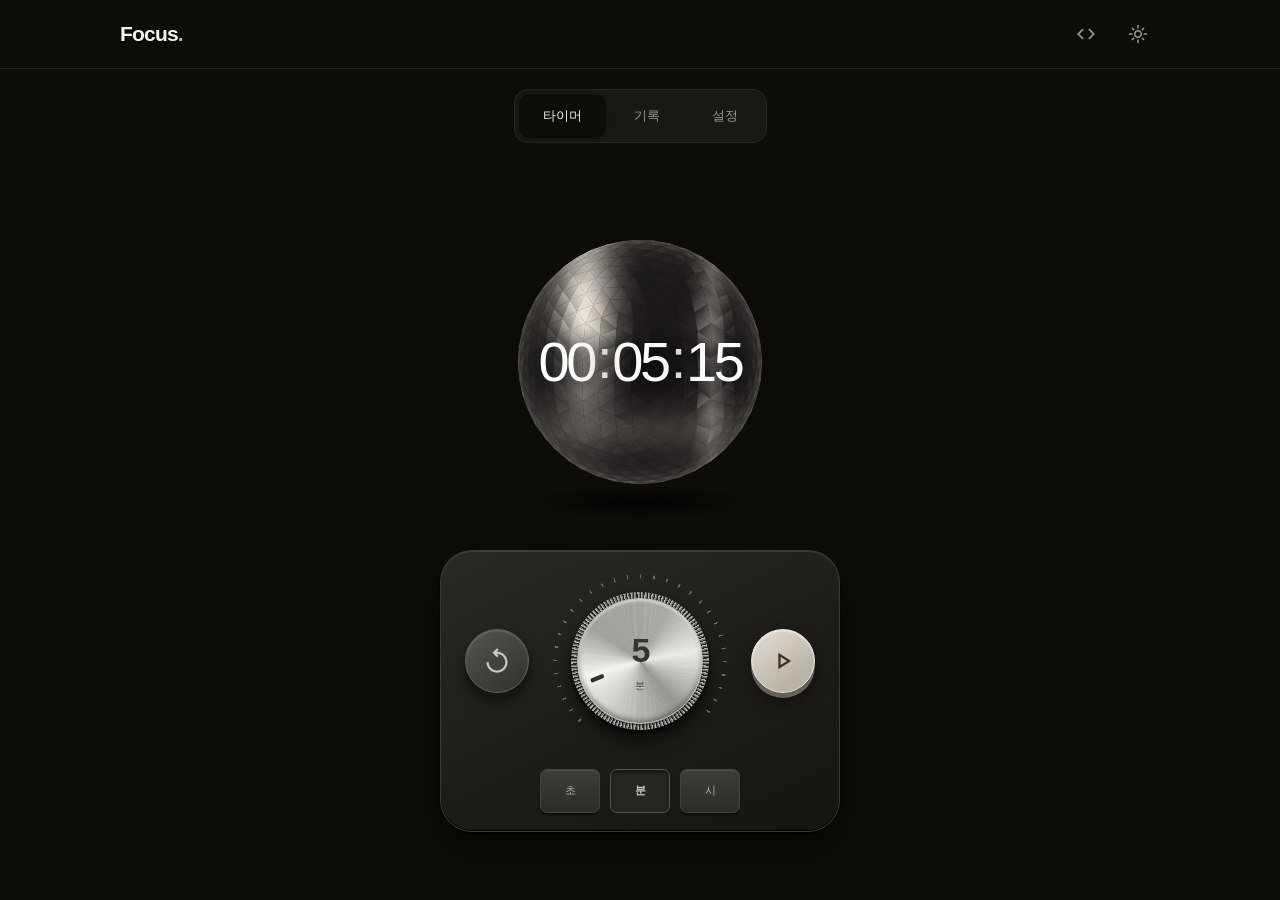
==== commit 748c221f: "Add interactive tabs and persistent Focus sessions" ====
--- a/index.html
+++ b/index.html
@@ -7,9 +7,9 @@
   <meta name="theme-color" content="#0e0c08">
   <title>Focus | 집중 타이머</title>
   <link rel="stylesheet" href="https://fonts.googleapis.com/css2?family=Material+Symbols+Outlined&amp;icon_names=check,code,dark_mode,light_mode,pause,play_arrow,replay&amp;display=block">
-  <link rel="stylesheet" href="style.css?v=18">
-  <script src="orb.js?v=18" defer></script>
-  <script src="script.js?v=18" defer></script>
+  <link rel="stylesheet" href="style.css?v=19">
+  <script src="orb.js?v=19" defer></script>
+  <script src="script.js?v=19" defer></script>
 </head>
 <body class="dark">
   <a class="skip-link" href="#main">본문으로 바로가기</a>
@@ -26,7 +26,12 @@
     </nav>
   </header>
   <main id="main">
-    <section class="hero" aria-label="집중 타이머">
+    <div class="service-tabs" role="tablist" aria-label="Focus 메뉴">
+      <button id="tab-timer" type="button" role="tab" aria-selected="true" aria-controls="panel-timer" tabindex="0">타이머</button>
+      <button id="tab-records" type="button" role="tab" aria-selected="false" aria-controls="panel-records" tabindex="-1">기록</button>
+      <button id="tab-settings" type="button" role="tab" aria-selected="false" aria-controls="panel-settings" tabindex="-1">설정</button>
+    </div>
+    <section id="panel-timer" class="hero" role="tabpanel" aria-labelledby="tab-timer">
       <div class="clock" data-state="idle">
         <canvas class="clock-canvas" aria-hidden="true"></canvas>
         <div class="clock-center">
@@ -43,8 +48,8 @@
             <div class="duration-dial" role="slider" tabindex="0" aria-label="집중 시간 다이얼" aria-valuemin="0" aria-valuemax="59" aria-valuenow="5" aria-valuetext="5분">
               <div class="dial-grip" aria-hidden="true"></div>
               <div class="dial-face" aria-hidden="true"><span class="dial-indicator"></span></div>
-              <div class="dial-value" aria-hidden="true"><span id="dial-minutes">5</span><small id="dial-unit">분</small></div>
             </div>
+            <div class="dial-value"><input id="duration-value" type="number" min="0" max="59" value="5" inputmode="numeric" aria-label="분 설정"><small id="dial-unit">분</small></div>
           </div>
           <button class="primary-button hardware-button" id="timer-toggle" type="button"><span class="material-symbols-outlined" id="toggle-icon" aria-hidden="true">play_arrow</span><span class="visually-hidden" id="toggle-label">집중 시작</span></button>
         </div>
@@ -57,11 +62,25 @@
         </div>
       </div>
       <p id="timer-status" class="timer-status" role="status" aria-live="polite"></p>
-      <div class="session-summary" role="group" aria-label="현재 페이지의 집중 기록">
+    </section>
+    <section id="panel-records" class="secondary-panel" role="tabpanel" aria-labelledby="tab-records" hidden>
+      <div class="panel-card records-card">
+      <h2>집중 기록</h2>
+      <div class="session-summary" role="group" aria-label="저장된 집중 기록">
         <div><span>완료한 세션</span><strong><span id="session-count">0</span><small>회</small></strong></div>
         <div><span>집중한 시간</span><strong><span id="focused-minutes">0</span><small id="focused-unit">분</small></strong></div>
       </div>
+      <ol id="session-list" class="session-list" aria-label="완료한 집중 세션"></ol>
+      </div>
     </section>
+    <section id="panel-settings" class="secondary-panel" role="tabpanel" aria-labelledby="tab-settings" hidden>
+      <div class="panel-card settings-card">
+        <h2>설정</h2>
+        <label class="setting-row" for="theme-select"><span>화면</span><select id="theme-select"><option value="dark">다크</option><option value="light">라이트</option></select></label>
+        <label class="setting-row" for="sound-select"><span>완료 알림</span><select id="sound-select"><option value="off">소리 없음</option><option value="on">짧은 알림음</option></select></label>
+      </div>
+    </section>
+    <p id="storage-status" class="storage-status" role="status" hidden></p>
   </main>
 </body>
 </html>
--- a/style.css
+++ b/style.css
@@ -160,3 +160,33 @@
 .control-deck[data-state="running"] .primary-button { border-color: #d7d1c5; box-shadow: inset 0 1px 2px #fff8,0 5px 0 #666158,0 8px 16px #0007; }
 .dark { --focus: #d8d1c2; }
 .clock-colon { color: #e0dcd3; }
+
+[hidden] { display: none !important; }
+.service-tabs { display: flex; width: fit-content; gap: 4px; margin: 20px auto 0; padding: 4px; border: 1px solid var(--hairline); border-radius: 14px; background: var(--subtle); }
+.service-tabs button { border: 0; padding: 10px 24px; min-height: 44px; border-radius: 10px; color: var(--muted); background: transparent; font-size: 13px; }
+.service-tabs button[aria-selected="true"] { background: var(--canvas); color: var(--ink); box-shadow: 0 1px 4px #00000015; }
+.hero { min-height: calc(100svh - 147px); padding-top: 0; }
+.clock { width: min(380px, 84vw); }
+.dial-value input { pointer-events: auto; width: 70px; min-height: 44px; padding: 0; border: 0; border-radius: 6px; color: #35332f; background: transparent; font-size: 34px; font-weight: 550; line-height: 1.05; letter-spacing: -1.8px; text-align: center; font-variant-numeric: tabular-nums; appearance: textfield; -moz-appearance: textfield; }
+.dial-value input::-webkit-inner-spin-button, .dial-value input::-webkit-outer-spin-button { appearance: none; margin: 0; }
+.dial-value input:disabled { opacity: .55; }
+.dial-value input[aria-invalid="true"] { outline: 1px solid #925d48; }
+.secondary-panel { padding: 64px 24px; min-height: calc(100svh - 147px); }
+.panel-card { width: min(480px, 100%); margin: 0 auto; padding: 28px 32px; border: 1px solid var(--hairline); border-radius: 24px; background: var(--subtle); }
+.panel-card h2 { margin: 0 0 24px; font-size: 18px; font-weight: 550; letter-spacing: -.5px; }
+.records-card .session-summary { width: 100%; margin: 0; padding: 0 0 24px; }
+.session-list { list-style: none; margin: 0; padding: 0; }
+.session-list li { display: flex; justify-content: space-between; align-items: center; gap: 20px; padding: 18px 0; border-top: 1px solid var(--hairline); text-align: left; }
+.session-list time { font-size: 13px; color: var(--muted); }
+.session-list strong { font-size: 14px; font-weight: 500; font-variant-numeric: tabular-nums; white-space: nowrap; }
+.setting-row { display: flex; align-items: center; justify-content: space-between; gap: 24px; padding: 20px 0; border-top: 1px solid var(--hairline); font-size: 14px; }
+.setting-row select { max-width: 60%; padding: 10px 12px; border: 1px solid var(--hairline); border-radius: 9px; background: var(--canvas); color: var(--ink); font: inherit; min-height: 44px; }
+.storage-status { text-align: center; font-size: 12px; color: var(--muted); margin: 16px; }
+@media (max-width: 440px) {
+  .service-tabs { margin-top: 16px; }
+  .service-tabs button { padding-inline: 22px; }
+  .hero { min-height: calc(100svh - 135px); padding: 0 16px 28px; }
+  .secondary-panel { padding: 40px 20px; min-height: calc(100svh - 135px); }
+  .panel-card { padding: 24px; border-radius: 20px; }
+  .session-summary > div { flex-direction: column; gap: 5px; }
+}
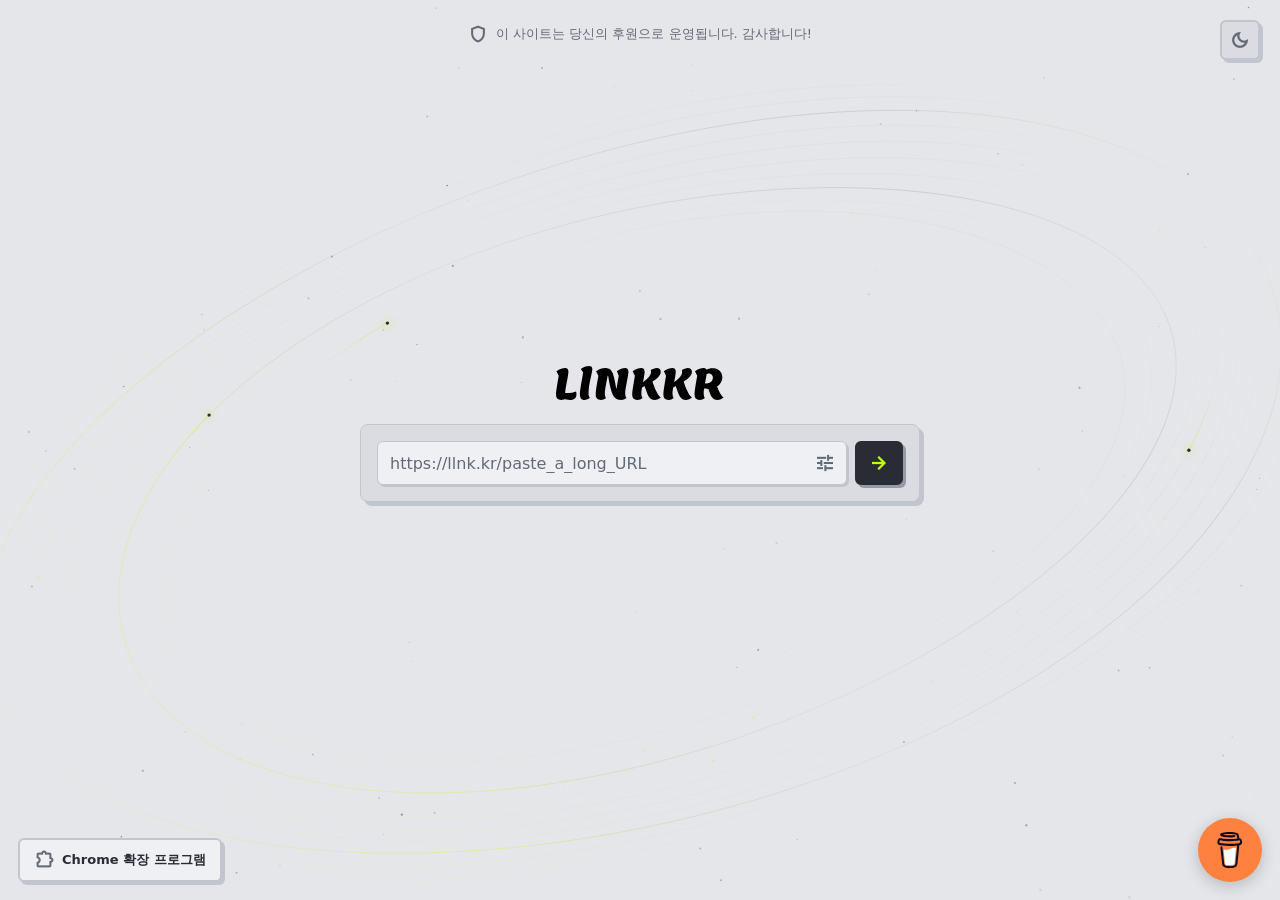
==== commit b2beaaac: "Build Ringkl week 7 confirmation and reset flow" ====
--- a/index.html
+++ b/index.html
@@ -1,86 +1,84 @@
-<!DOCTYPE html>
-<html lang="ko">
+<!doctype html>
+<html lang="ko" data-theme="dark">
 <head>
-  <meta charset="UTF-8">
-  <meta name="viewport" content="width=device-width, initial-scale=1">
-  <meta name="description" content="지금 할 일 하나에 집중하는 타이머, Focus.">
-  <meta name="theme-color" content="#0e0c08">
-  <title>Focus | 집중 타이머</title>
-  <link rel="stylesheet" href="https://fonts.googleapis.com/css2?family=Material+Symbols+Outlined&amp;icon_names=check,code,dark_mode,light_mode,pause,play_arrow,replay&amp;display=block">
-  <link rel="stylesheet" href="style.css?v=19">
-  <script src="orb.js?v=19" defer></script>
-  <script src="script.js?v=19" defer></script>
-</head>
-<body class="dark">
-  <a class="skip-link" href="#main">본문으로 바로가기</a>
-  <header class="global-nav">
-    <nav class="nav-inner" aria-label="주요 메뉴">
-      <a class="wordmark" href="#main">Focus<span>.</span></a>
-      <div class="nav-actions">
-      <a class="source-link" href="https://github.com/keyqed/uiuxprogramming" aria-label="GitHub 소스 코드"><span class="material-symbols-outlined" aria-hidden="true">code</span></a>
-      <button class="theme-toggle" type="button" aria-label="라이트 모드" aria-pressed="true">
-        <span class="material-symbols-outlined moon" aria-hidden="true">dark_mode</span>
-        <span class="material-symbols-outlined sun" aria-hidden="true">light_mode</span>
-      </button>
-      </div>
-    </nav>
-  </header>
-  <main id="main">
-    <div class="service-tabs" role="tablist" aria-label="Focus 메뉴">
-      <button id="tab-timer" type="button" role="tab" aria-selected="true" aria-controls="panel-timer" tabindex="0">타이머</button>
-      <button id="tab-records" type="button" role="tab" aria-selected="false" aria-controls="panel-records" tabindex="-1">기록</button>
-      <button id="tab-settings" type="button" role="tab" aria-selected="false" aria-controls="panel-settings" tabindex="-1">설정</button>
+  <meta charset="utf-8">
+  <meta name="viewport" content="width=device-width,initial-scale=1">
+  <meta name="color-scheme" content="light dark">
+  <link rel="icon" type="image/png" href="assets/llnkkr.png">
+  <link rel="stylesheet" href="style.css">
+  <script src="script.js" defer></script>
+  <title>링클 - 단축링크</title>
+  <meta name="description" content="링클에서 가입 없이 URL을 단축하고 링크를 복사하세요. 광고 없이 목적지로 바로 연결됩니다.">
+  <meta property="og:type" content="website">
+  <meta property="og:title" content="링클 - 단축링크">
+  <meta property="og:description" content="링클에서 가입 없이 URL을 단축하고 링크를 복사하세요. 광고 없이 목적지로 바로 연결됩니다.">
+  </head>
+<body data-page="home">
+<button id="homeThemeToggle" class="home-theme-toggle" type="button" aria-label="다크 모드" title="다크 모드"><span class="material-symbols-outlined" aria-hidden="true">dark_mode</span></button>
+<p class="support-notice"><span class="material-symbols-outlined" aria-hidden="true">shield</span><span data-i18n="supportNotice">이 사이트는 당신의 후원으로 운영됩니다. 감사합니다!</span></p>
+<main id="homeScene">
+  <h1><img src="assets/llnkkr-wordmark.svg" alt="링클" data-i18n-alt="brand"></h1>
+  <form id="shortenForm" autocomplete="off" novalidate>
+    <div class="link-input-wrap">
+    <input aria-describedby="message" id="targetUrl" name="llnkkr-destination" type="text" inputmode="url" maxlength="2048" placeholder="https://llnk.kr/paste_a_long_URL" autocomplete="off" autocapitalize="none" autocorrect="off" spellcheck="false" aria-label="단축할 URL" data-i18n-aria="urlLabel" required>
+    <button id="linkSettingsButton" type="button" aria-label="설정" data-i18n-aria="settings" title="설정" data-i18n-title="settings" aria-haspopup="dialog"><span class="material-symbols-outlined" aria-hidden="true">tune</span></button>
     </div>
-    <section id="panel-timer" class="hero" role="tabpanel" aria-labelledby="tab-timer">
-      <div class="clock" data-state="idle">
-        <canvas class="clock-canvas" aria-hidden="true"></canvas>
-        <div class="clock-center">
-          <h1 id="timer-display" class="has-hours" role="timer" aria-live="off" aria-label="남은 시간 0시간 5분 15초"><span id="timer-hours">00</span><span id="hour-colon" class="clock-colon">:</span><span id="timer-minutes">05</span><span class="clock-colon">:</span><span id="timer-seconds">15</span></h1>
-          <span class="visually-hidden" id="clock-state-text">READY</span>
-        </div>
-        <span class="material-symbols-outlined clock-complete" aria-hidden="true">check</span>
-      </div>
-      <div class="control-deck">
-        <div class="hardware-controls">
-          <button class="secondary-button hardware-button" id="timer-reset" type="button" aria-label="타이머 초기화"><span class="material-symbols-outlined" aria-hidden="true">replay</span></button>
-          <div class="dial-shell">
-            <div class="dial-scale" aria-hidden="true"></div>
-            <div class="duration-dial" role="slider" tabindex="0" aria-label="집중 시간 다이얼" aria-valuemin="0" aria-valuemax="59" aria-valuenow="5" aria-valuetext="5분">
-              <div class="dial-grip" aria-hidden="true"></div>
-              <div class="dial-face" aria-hidden="true"><span class="dial-indicator"></span></div>
-            </div>
-            <div class="dial-value"><input id="duration-value" type="number" min="0" max="59" value="5" inputmode="numeric" aria-label="분 설정"><small id="dial-unit">분</small></div>
-          </div>
-          <button class="primary-button hardware-button" id="timer-toggle" type="button"><span class="material-symbols-outlined" id="toggle-icon" aria-hidden="true">play_arrow</span><span class="visually-hidden" id="toggle-label">집중 시작</span></button>
-        </div>
-        <div class="time-settings">
-          <div class="duration-presets" role="group" aria-label="시간 단위">
-            <button type="button" data-unit="seconds" aria-pressed="false">초</button>
-            <button type="button" data-unit="minutes" aria-pressed="true">분</button>
-            <button type="button" data-unit="hours" aria-pressed="false">시</button>
-          </div>
-        </div>
-      </div>
-      <p id="timer-status" class="timer-status" role="status" aria-live="polite"></p>
-    </section>
-    <section id="panel-records" class="secondary-panel" role="tabpanel" aria-labelledby="tab-records" hidden>
-      <div class="panel-card records-card">
-      <h2>집중 기록</h2>
-      <div class="session-summary" role="group" aria-label="저장된 집중 기록">
-        <div><span>완료한 세션</span><strong><span id="session-count">0</span><small>회</small></strong></div>
-        <div><span>집중한 시간</span><strong><span id="focused-minutes">0</span><small id="focused-unit">분</small></strong></div>
-      </div>
-      <ol id="session-list" class="session-list" aria-label="완료한 집중 세션"></ol>
-      </div>
-    </section>
-    <section id="panel-settings" class="secondary-panel" role="tabpanel" aria-labelledby="tab-settings" hidden>
-      <div class="panel-card settings-card">
-        <h2>설정</h2>
-        <label class="setting-row" for="theme-select"><span>화면</span><select id="theme-select"><option value="dark">다크</option><option value="light">라이트</option></select></label>
-        <label class="setting-row" for="sound-select"><span>완료 알림</span><select id="sound-select"><option value="off">소리 없음</option><option value="on">짧은 알림음</option></select></label>
-      </div>
-    </section>
-    <p id="storage-status" class="storage-status" role="status" hidden></p>
-  </main>
+    <button id="submitButton" type="submit" aria-label="링크 확인" data-i18n-aria="review" title="링크 확인" data-i18n-title="review" aria-haspopup="dialog">
+      <span class="material-symbols-outlined" aria-hidden="true">arrow_forward</span>
+    </button>
+  </form>
+  <div id="result" class="result">
+    <a id="shortUrl" target="_blank" rel="noopener noreferrer"></a>
+    <button id="copyButton" class="copy" type="button" aria-label="링크 복사" data-i18n-aria="copy" title="링크 복사" data-i18n-title="copy"><span class="material-symbols-outlined" aria-hidden="true">content_copy</span></button>
+  </div>
+  <div id="message" class="message" role="status" aria-live="polite"></div>
+  <button id="restartLink" class="flow-secondary" type="button" data-i18n="restart" hidden>다시 시작</button>
+</main>
+<a class="extension-link" href="https://chromewebstore.google.com/detail/dccgmckjnbeoidpbckbgmbikhnkipalk" target="_blank" rel="noopener noreferrer" aria-label="Chrome 확장 프로그램 (새 탭에서 열기)" data-i18n-aria="chromeExtensionOpen" title="Chrome 확장 프로그램 (새 탭에서 열기)" data-i18n-title="chromeExtensionOpen"><span class="material-symbols-outlined" aria-hidden="true">extension</span><span data-i18n="chromeExtension">Chrome 확장 프로그램</span></a>
+<dialog id="linkReviewDialog" aria-labelledby="linkReviewTitle" aria-describedby="linkReviewHint">
+  <div class="link-settings-head"><h2 id="linkReviewTitle" data-i18n="review">링크 확인</h2><button id="closeLinkReview" type="button" aria-label="입력으로 돌아가기" data-i18n-aria="closeReview">×</button></div>
+  <p id="linkReviewHint" class="review-hint" data-i18n="reviewHint">주소와 설정을 확인한 뒤 단축해 주세요.</p>
+  <dl class="link-review-summary">
+    <div><dt data-i18n="urlLabel">단축할 URL</dt><dd id="reviewUrl" dir="ltr"></dd></div>
+    <div><dt data-i18n="expiry">잔여 유효 기간</dt><dd id="reviewExpiry"></dd></div>
+    <div><dt data-i18n="maxUses">최대 사용 횟수</dt><dd id="reviewMaxUses"></dd></div>
+  </dl>
+  <div class="link-review-actions"><button id="editLink" class="flow-secondary" type="button" data-i18n="edit">수정</button><button id="confirmLink" type="button" data-i18n="shorten">단축하기</button></div>
+</dialog>
+<dialog id="linkSettingsDialog" aria-labelledby="linkSettingsTitle">
+  <div class="link-settings-head"><h2 id="linkSettingsTitle" data-i18n="settings">설정</h2><button id="closeLinkSettings" type="button" aria-label="설정 닫기" data-i18n-aria="close">×</button></div>
+  <fieldset class="link-settings-field"><legend data-i18n="expiry">잔여 유효 기간</legend>
+    <div class="setting-options expiry-options" role="radiogroup" aria-label="잔여 유효 기간" data-i18n-aria="expiry" data-setting="expires_in">
+      <button type="button" role="radio" aria-checked="false" tabindex="-1" data-value="1800"><span data-i18n="expiry30m">30분</span></button>
+      <button type="button" role="radio" aria-checked="false" tabindex="-1" data-value="3600"><span data-i18n="expiry1h">1시간</span></button>
+      <button type="button" role="radio" aria-checked="false" tabindex="-1" data-value="21600"><span data-i18n="expiry6h">6시간</span></button>
+      <button type="button" role="radio" aria-checked="false" tabindex="-1" data-value="43200"><span data-i18n="expiry12h">12시간</span></button>
+      <button type="button" role="radio" aria-checked="false" tabindex="-1" data-value="86400"><span data-i18n="expiry1d">1일</span></button>
+      <button type="button" role="radio" aria-checked="false" tabindex="-1" data-value="604800"><span data-i18n="expiry7d">7일</span></button>
+      <button type="button" role="radio" aria-checked="false" tabindex="-1" data-value="2592000"><span data-i18n="expiry30d">30일</span></button>
+      <button type="button" role="radio" aria-checked="true" tabindex="0" data-value="0"><span data-i18n="expiryNone">만료 기간 없음</span></button>
+    </div>
+  </fieldset>
+  <fieldset class="link-settings-field"><legend data-i18n="maxUses">최대 사용 횟수</legend>
+    <div class="setting-options use-options" role="radiogroup" aria-label="최대 사용 횟수" data-i18n-aria="maxUses" data-setting="max_uses">
+      <button type="button" role="radio" aria-checked="true" tabindex="0" data-value="0"><span data-i18n="usesNone">제한 없음</span></button>
+      <button type="button" role="radio" aria-checked="false" tabindex="-1" data-value="1"><span data-i18n="uses1">1회</span></button>
+      <button type="button" role="radio" aria-checked="false" tabindex="-1" data-value="5"><span data-i18n="uses5">5회</span></button>
+      <button type="button" role="radio" aria-checked="false" tabindex="-1" data-value="10"><span data-i18n="uses10">10회</span></button>
+      <button type="button" role="radio" aria-checked="false" tabindex="-1" data-value="25"><span data-i18n="uses25">25회</span></button>
+      <button type="button" role="radio" aria-checked="false" tabindex="-1" data-value="50"><span data-i18n="uses50">50회</span></button>
+      <button type="button" role="radio" aria-checked="false" tabindex="-1" data-value="100"><span data-i18n="uses100">100회</span></button>
+    </div>
+  </fieldset>
+  <button id="applyLinkSettings" type="button"><span data-i18n="apply">적용</span></button>
+  <fieldset class="language-field"><legend data-i18n="language">언어</legend>
+    <div class="language-options" role="group" aria-label="언어" data-i18n-aria="language">
+      <button type="button" data-language="en" aria-pressed="false"><span lang="en">English</span></button>
+      <button type="button" data-language="ko" aria-pressed="true"><span lang="ko">한국어</span></button>
+    </div>
+  </fieldset>
+</dialog>
+<script id="homeMessages" type="application/json">{"ko":{"pageTitle":"링클 - 단축링크","description":"링클에서 가입 없이 URL을 단축하고 링크를 복사하세요. 광고 없이 목적지로 바로 연결됩니다.","brand":"링클","coffee":"커피 사주기","supportNotice":"이 사이트는 당신의 후원으로 운영됩니다. 감사합니다!","chromeExtension":"Chrome 확장 프로그램","chromeExtensionOpen":"Chrome 확장 프로그램 (새 탭에서 열기)","settings":"설정","close":"설정 닫기","urlLabel":"단축할 URL","shorten":"단축하기","copy":"링크 복사","copiedLabel":"복사됨","expiry":"잔여 유효 기간","maxUses":"최대 사용 횟수","expiry30m":"30분","expiry1h":"1시간","expiry6h":"6시간","expiry12h":"12시간","expiry1d":"1일","expiry7d":"7일","expiry30d":"30일","expiryNone":"만료 기간 없음","usesNone":"제한 없음","uses1":"1회","uses5":"5회","uses10":"10회","uses25":"25회","uses50":"50회","uses100":"100회","apply":"적용","language":"언어","errorUnavailable":"만료되었거나 사용할 수 없는 링크입니다.","errorEmpty":"URL을 입력해 주세요.","errorUrl":"올바른 URL을 입력해 주세요.","errorScheme":"HTTP와 HTTPS 주소만 지원합니다.","errorCreate":"단축링크를 만들지 못했습니다.","errorRequest":"요청을 처리하지 못했습니다.","errorCopy":"링크를 복사하지 못했습니다.","copied":"단축링크를 만들고 복사했습니다.","created":"단축링크를 만들었습니다. 복사 버튼을 눌러 주세요.","darkMode":"다크 모드","lightMode":"라이트 모드","browseShorteners":"단축링크 서비스 둘러보기","errorTimeout":"응답을 확인하지 못했습니다. 잠시 후 다시 시도해 주세요.","errorResponse":"서버의 응답을 확인하지 못했습니다. 잠시 후 다시 시도해 주세요.","errorLength":"URL은 2,048바이트 이하로 입력해 주세요.","errorCredentials":"로그인 정보가 포함되지 않은 URL을 입력해 주세요.","processing":"단축링크를 만들고 있습니다.","retryAfter":"{seconds}초 후 다시 시도해 주세요.","review":"링크 확인","reviewHint":"주소와 설정을 확인한 뒤 단축해 주세요.","edit":"수정","restart":"다시 시작","closeReview":"입력으로 돌아가기","reviewChanged":"입력이나 설정이 바뀌었습니다. 다시 확인해 주세요."},"en":{"pageTitle":"LLNKKR - URL Shortener","description":"Shorten and copy links with LLNKKR. No signup or ads.","brand":"LLNKKR","coffee":"Buy me a coffee","supportNotice":"This site is supported by your donations. Thank you!","chromeExtension":"Chrome extension","chromeExtensionOpen":"Chrome extension (opens in a new tab)","settings":"Settings","close":"Close settings","urlLabel":"URL to shorten","shorten":"Shorten link","copy":"Copy link","copiedLabel":"Copied","expiry":"Expires after","maxUses":"Maximum uses","expiry30m":"30 minutes","expiry1h":"1 hour","expiry6h":"6 hours","expiry12h":"12 hours","expiry1d":"1 day","expiry7d":"7 days","expiry30d":"30 days","expiryNone":"No expiration","usesNone":"Unlimited","uses1":"1 use","uses5":"5 uses","uses10":"10 uses","uses25":"25 uses","uses50":"50 uses","uses100":"100 uses","apply":"Apply","language":"Language","errorUnavailable":"This link has expired or is unavailable.","errorEmpty":"Enter a URL.","errorUrl":"Enter a valid URL.","errorScheme":"Only HTTP and HTTPS links are supported.","errorCreate":"Could not shorten the link.","errorRequest":"Could not process the request.","errorCopy":"Could not copy the link.","copied":"Short link created and copied.","created":"Link created. Use the copy button to copy it.","darkMode":"Dark mode","lightMode":"Light mode","browseShorteners":"Browse URL shorteners","errorTimeout":"Could not confirm the response. Try again shortly.","errorResponse":"Could not read the server response. Try again shortly.","errorLength":"Enter a URL of 2,048 bytes or fewer.","errorCredentials":"Enter a URL without embedded login details.","processing":"Creating your short link.","retryAfter":"Try again in {seconds} seconds.","review":"Review link","reviewHint":"Check the URL and settings before shortening.","edit":"Edit","restart":"Start over","closeReview":"Return to input","reviewChanged":"The URL or settings changed. Review them again."},"errors":{"단축 링크 설정을 확인해 주세요.":"Check the link settings.","허용되지 않은 요청 출처입니다.":"This request origin is not allowed.","POST 요청만 지원합니다.":"Only POST requests are supported.","올바른 URL을 입력해 주세요.":"Enter a valid URL.","http 또는 https URL만 사용할 수 있습니다.":"Only HTTP and HTTPS links are supported.","안전한 http 또는 https URL만 사용할 수 있습니다.":"Enter an HTTP or HTTPS URL without embedded credentials.","이미 LlNK.kr로 단축된 링크는 다시 단축할 수 없습니다.":"This link is already shortened with LLNKKR.","내부 네트워크 주소는 줄일 수 없습니다.":"Internal network addresses cannot be shortened.","내부 또는 예약 IP 주소는 줄일 수 없습니다.":"Private or reserved IP addresses cannot be shortened.","짧은 주소를 만들지 못했습니다.":"Could not create a short URL.","요청이 너무 빠릅니다. 잠시 후 다시 시도해 주세요.":"Too many requests. Try again shortly.","단축링크를 만들지 못했습니다.":"Could not shorten the link.","요청이 너무 많습니다. 잠시 후 다시 시도해 주세요.":"Too many requests. Try again shortly."}}</script>
+<a class="coffee-link" href="https://www.buymeacoffee.com/llnkkr" target="_blank" rel="noopener noreferrer" aria-label="커피 사주기" data-i18n-aria="coffee" title="커피 사주기" data-i18n-title="coffee"><img src="assets/coffee-cup.svg" alt="" width="36" height="36"></a>
 </body>
 </html>
--- a/style.css
+++ b/style.css
@@ -1,192 +1,185 @@
-:root {
-  color-scheme: light;
-  --canvas: #ffffff;
-  --ink: #262420;
-  --muted: #7d7b77;
-  --subtle: #f8f6f2;
-  --accent: #5a5854;
-  --button: #5a5854;
-  --button-pressed: #464440;
-  --focus: #63615d;
-  --hairline: #eeece8;
-  --clock-face: #ffffff;
-  --clock-track: #ebe9e5;
-  --clock-tick: #bdbbb7;
-  --display: -apple-system, BlinkMacSystemFont, "Segoe UI", "Malgun Gothic", sans-serif;
-  --body: -apple-system, BlinkMacSystemFont, "Segoe UI", "Malgun Gothic", sans-serif;
+@font-face{font-family:"Material Symbols Outlined";font-style:normal;font-weight:600;font-display:block;src:url("assets/material-symbols.ttf") format("truetype")}
+
+:root{
+  color-scheme:dark;
+  --brand:#BFFF00;
+  --bg:#111214;
+  --surface:#2E2E32;
+  --surface-soft:#323339;
+  --surface-selected:#414248;
+  --field:#1B1C20;
+  --brand-ink:#111214;
+  --line:#414248;
+  --line-strong:#61636E;
+  --text:#FBFBFB;
+  --muted:color-mix(in srgb,#FBFBFB 76%,#61636E);
+  --shadow:#111214;
+  --panel-shadow:#111214;
+  --danger:#ff687c;
+  scrollbar-color:var(--line) var(--surface)
 }
-* { box-sizing: border-box; }
-html { scroll-padding-top: 20px; }
-body { margin: 0; background: var(--canvas); color: var(--ink); font: 400 15px/1.5 var(--body); -webkit-font-smoothing: antialiased; transition: background-color .25s, color .25s; }
-body.dark { color-scheme: dark; --canvas: #0e0c08; --ink: #f5f3ef; --muted: #979591; --subtle: #1a1814; --accent: #b3b1ad; --button: #706e6a; --button-pressed: #5e5c58; --hairline: #292723; --clock-face: #15130f; --clock-track: #3e3c38; --clock-tick: #6f6d69; }
-a { color: inherit; text-decoration: none; }
-button, input { font: inherit; }
-button { cursor: pointer; -webkit-tap-highlight-color: transparent; }
-button:disabled { cursor: default; }
-p { word-break: keep-all; overflow-wrap: anywhere; }
-.material-symbols-outlined { font-size: 22px; flex-shrink: 0; user-select: none; }
-.global-nav { border-bottom: 1px solid var(--hairline); }
-.nav-inner { width: min(1040px, calc(100% - 64px)); height: 68px; margin: auto; display: flex; justify-content: space-between; align-items: center; }
-.wordmark { display: inline-flex; align-items: center; min-height: 44px; font-size: 21px; font-weight: 650; letter-spacing: -.8px; }
-.wordmark > span { color: var(--accent); }
-.nav-actions { display: flex; align-items: center; gap: 8px; }
-.theme-toggle, .source-link { display: grid; place-items: center; width: 44px; height: 44px; border: 0; border-radius: 50%; padding: 0; color: var(--muted); background: transparent; }
-.theme-toggle:hover { background: var(--subtle); color: var(--ink); }
-.theme-toggle .material-symbols-outlined { font-size: 20px; }
-.sun, .dark .moon { display: none; }
-.dark .sun { display: block; }
-.hero { min-height: calc(100svh - 69px); display: flex; flex-direction: column; align-items: center; justify-content: center; padding: 36px 24px; text-align: center; }
-.clock { position: relative; width: min(440px, 90vw); aspect-ratio: 1; isolation: isolate; cursor: grab; touch-action: none; user-select: none; }
-.clock-canvas { position: absolute; inset: 0; width: 100%; height: 100%; pointer-events: none; }
-.clock.is-dragging { cursor: grabbing; }
-.clock-center { pointer-events: none; position: absolute; inset: 0 0 4%; display: flex; flex-direction: column; justify-content: center; align-items: center; }
-h1 { display: flex; justify-content: center; align-items: baseline; margin: 0; font: 450 clamp(54px, 14vw, 80px)/1 var(--display); letter-spacing: -.065em; font-variant-numeric: tabular-nums; white-space: nowrap; transition: opacity .2s; }
-h1 { color: #ffffff; text-shadow: 0 2px 18px #000000, 0 0 40px rgba(0,0,0,.8); }
-.clock-colon { color: #eae8e4; }
-.clock[data-state="completed"] h1 { opacity: 0; }
-.clock-complete { position: absolute; left: 50%; top: 50%; transform: translate(-50%, -50%); font-size: 44px; color: var(--accent); opacity: 0; transition: opacity .5s; }
-.clock[data-state="completed"] .clock-complete { opacity: 1; transition-delay: 1.8s; }
-.clock-colon { color: var(--accent); padding-inline: 3px; transform: translateY(-3px); }
-.time-settings { display: flex; align-items: center; gap: 12px; margin-top: 4px; }
-.duration-presets { display: flex; gap: 2px; padding: 4px; border-radius: 12px; background: var(--subtle); }
-.duration-presets button { border: 0; background: transparent; color: var(--muted); border-radius: 9px; min-width: 64px; min-height: 44px; padding: 8px 14px; font-size: 13px; }
-.duration-presets button[aria-pressed="true"] { background: var(--canvas); color: var(--ink); box-shadow: 0 1px 5px rgba(0,0,0,.06); font-weight: 600; }
-.duration-presets button:disabled { opacity: .55; }
-.timer-actions { display: flex; align-items: center; justify-content: center; gap: 10px; width: 340px; max-width: 100%; margin-top: 16px; }
-.primary-button { display: inline-flex; justify-content: center; align-items: center; gap: 8px; min-width: 0; flex: 1; border: 0; border-radius: 12px; background: var(--button); color: #ffffff; padding: 12px 20px; min-height: 50px; font-size: 14px; font-weight: 600; transition: background-color .2s, transform .2s; }
-.primary-button:hover { background: var(--button-pressed); }
-.primary-button:active { transform: scale(.98); }
-.secondary-button { display: grid; place-items: center; width: 50px; height: 50px; padding: 0; border: 1px solid var(--hairline); border-radius: 12px; color: var(--muted); background: var(--canvas); }
-.secondary-button:hover { color: var(--ink); background: var(--subtle); }
-.timer-status { position: absolute; width: 1px; height: 1px; padding: 0; margin: -1px; overflow: hidden; clip-path: inset(50%); }
-.timer-status[data-state="error"] { position: static; width: auto; height: auto; max-width: 340px; margin: 12px 0 0; overflow: visible; clip-path: none; color: #43413d; font-size: 12px; }
-.dark .timer-status[data-state="error"] { color: #b2b0ac; }
-.session-summary { display: grid; grid-template-columns: repeat(2, minmax(0, 1fr)); width: 340px; max-width: 100%; margin-top: 20px; padding-top: 22px; border-top: 1px solid var(--hairline); }
-.session-summary > div { display: flex; flex-direction: column; gap: 4px; }
-.session-summary > div + div { border-left: 1px solid var(--hairline); }
-.session-summary > div > span { color: var(--muted); font-size: 11px; }
-.session-summary strong { font: 500 26px/1.3 var(--display); letter-spacing: -.7px; font-variant-numeric: tabular-nums; }
-.session-summary small { margin-left: 5px; color: var(--muted); font-size: 12px; font-weight: 400; }
-.skip-link { position: fixed; left: 16px; top: -80px; padding: 12px 20px; background: var(--canvas); color: var(--ink); z-index: 20; border-radius: 8px; }
-.skip-link:focus { top: 8px; }
-.visually-hidden { position: absolute; width: 1px; height: 1px; padding: 0; margin: -1px; overflow: hidden; clip-path: inset(50%); white-space: nowrap; border: 0; }
-:focus-visible { outline: 2px solid var(--focus); outline-offset: 4px; }
-@media (max-width: 768px) {
-  .nav-inner { width: calc(100% - 40px); height: 60px; }
-  .hero { min-height: calc(100svh - 61px); padding: 32px 20px; }
-  .clock { width: min(400px, 90vw); }
-  .time-settings { gap: 8px; margin-top: 4px; }
-  .duration-presets button { min-width: 58px; padding-inline: 10px; }
-  .session-summary { margin-top: 12px; padding-top: 18px; }
+input::placeholder{color:var(--muted);opacity:1}
+::selection{background:var(--brand);color:var(--bg)}
+
+
+#llnk-atmosphere {
+  position: fixed;
+  inset: 0;
+  z-index: 0;
+  overflow: hidden;
+  pointer-events: none;
+  background: var(--bg);
+  contain: strict;
 }
-@media (max-width: 359px) {
-  .time-settings { flex-wrap: wrap; justify-content: center; max-width: 100%; }
-  .clock { width: 90vw; }
-  h1 { font-size: 14vw; }
-}
-@media (prefers-reduced-motion: reduce) {
-  *, *::before, *::after { scroll-behavior: auto !important; transition: none !important; animation: none !important; }
+#llnk-atmosphere::before, #llnk-atmosphere::after { display: none; }
+#llnk-atmosphere canvas { display: block; width: 100%; height: 100%; }
+
+
+    :root{color-scheme:dark;--secondary:#1A1A1E;--surface:#202024;--surface-soft:#2E2E33;--surface-selected:#2E2E33;--field:#17171A;--brand-ink:#17171A;--line:#2E2E33;--line-strong:#666770;--text:#FBFBFB;--muted:#96979E}
+    *{box-sizing:border-box}html,body{margin:0;min-height:100%;background:var(--bg);color:var(--text)}
+    body{display:grid;min-height:100vh;place-items:center;padding:20px;font-family:system-ui,-apple-system,"Segoe UI","Malgun Gothic",sans-serif;isolation:isolate;overflow:hidden}
+    main{position:relative;z-index:2;display:grid;width:min(560px,100%);justify-items:center;gap:12px}h1{display:flex;margin:0 0 12px;align-items:center;justify-content:center;animation:llnk-title-arrive .42s cubic-bezier(.16,1,.3,1) .04s both}h1 img{display:block;width:168px;max-width:52vw;height:auto;filter:none}
+    form{display:flex;width:100%;gap:8px;padding:16px;border:1px solid var(--line);border-radius:8px;background:var(--surface);box-shadow:4px 4px 0 var(--bg);transform-origin:50% 50%;will-change:transform,opacity;animation:llnk-panel-open .82s cubic-bezier(.16,1,.3,1) .04s both}
+    input{flex:1;min-width:0;height:44px;padding:0 12px;border:1px solid var(--line);border-radius:6px;background:var(--field);box-shadow:2px 2px 0 var(--shadow);color:var(--text);font:inherit;outline:0;transition:border-color 140ms ease,background-color 140ms ease,box-shadow 140ms ease}
+    input:hover{border-color:var(--line-strong);box-shadow:2px 2px 0 var(--line-strong)}input:focus{border-color:var(--brand);background:var(--field);box-shadow:3px 3px 0 var(--brand)}button{--button-edge:var(--brand);--button-face:var(--brand-ink);--button-shadow:var(--brand);position:relative;height:44px;padding:0 16px;border:2px solid var(--button-edge);border-radius:6px;background:var(--button-face);box-shadow:3px 3px 0 var(--button-shadow);color:var(--brand);font:inherit;font-weight:800;cursor:pointer;transition:transform 140ms ease,box-shadow 140ms ease,background-color 140ms ease,border-color 140ms ease}button::before,button::after{display:none}button:hover:not(:disabled){background:var(--surface);transform:translate(2px,2px);box-shadow:1px 1px 0 var(--button-shadow)}button:active:not(:disabled){transform:translate(3px,3px);box-shadow:0 0 0 var(--button-shadow)}button:focus-visible{outline:2px solid var(--text);outline-offset:4px}
+
+    .material-symbols-outlined{display:inline-block;font-family:"Material Symbols Outlined";font-size:22px;font-style:normal;font-weight:600;line-height:1;letter-spacing:normal;text-transform:none;white-space:nowrap;word-wrap:normal;direction:ltr;font-feature-settings:"liga";-webkit-font-feature-settings:"liga";-webkit-font-smoothing:antialiased}
+    .support-notice{position:fixed;z-index:2;top:max(24px,env(safe-area-inset-top));left:50%;transform:translateX(-50%);display:flex;align-items:center;justify-content:center;gap:8px;width:max-content;max-width:calc(100% - 32px);margin:0;color:var(--muted);font-size:13px;line-height:1.6;text-align:center;text-wrap:balance}
+    .support-notice .material-symbols-outlined{flex:none;font-size:20px}
+    .extension-link{position:fixed;z-index:3;left:max(18px,env(safe-area-inset-left));bottom:calc(18px + env(safe-area-inset-bottom));display:flex;align-items:center;gap:8px;max-width:calc(100% - 116px);height:44px;padding:0 14px;border:2px solid var(--field);border-radius:6px;background:var(--surface-soft);box-shadow:3px 3px 0 var(--field);color:var(--text);font-size:13px;font-weight:700;text-decoration:none;transition:transform 140ms ease,box-shadow 140ms ease,background-color 140ms ease}
+    .extension-link .material-symbols-outlined{flex:none;font-size:20px;color:var(--muted)}
+    .extension-link [data-i18n]{min-width:0;overflow:hidden;text-overflow:ellipsis;white-space:nowrap}
+    .extension-link:hover{background:var(--surface-selected);transform:translate(2px,2px);box-shadow:1px 1px 0 var(--field)}
+    .extension-link:active{transform:translate(3px,3px);box-shadow:none}
+    .extension-link:focus-visible{outline:2px solid var(--text);outline-offset:4px}
+    form input,form #submitButton{animation:llnk-panel-content-arrive .34s cubic-bezier(.16,1,.3,1) .52s backwards}
+    #submitButton{display:grid;flex:0 0 48px;width:48px;padding:0;place-items:center}
+    button:disabled{opacity:.5;cursor:default}button:disabled{border-color:var(--line);background:var(--surface);box-shadow:3px 3px 0 var(--line)}.result{display:none;width:100%;align-items:center;gap:8px;padding:12px 14px;border:1px solid var(--line);border-radius:8px;background:var(--surface);box-shadow:4px 4px 0 var(--bg)}
+    .result.show{display:flex}.result a{flex:1;min-width:0;color:var(--brand);font:700 13px/1.5 Consolas,monospace;word-break:break-all}.copy{display:grid;flex:0 0 40px;width:40px;height:40px;padding:0;place-items:center}.copy{--button-edge:var(--line);--button-face:var(--bg);--button-shadow:var(--line);color:var(--text)}.copy:hover:not(:disabled){--button-edge:var(--brand);--button-shadow:var(--brand);color:var(--brand)}
+    .message{min-height:20px;color:var(--muted);font-size:12px;text-align:center}
+    .message.is-error{color:var(--danger)}
+    .message.is-error::before{content:"[ ERROR ] ";color:var(--danger);font-weight:700}
+    @keyframes llnk-panel-open{
+      0%{opacity:0;transform:scaleX(.006) scaleY(.045);border-radius:999px;box-shadow:0 0 22px color-mix(in srgb,var(--brand) 64%,transparent)}
+      12%{opacity:1}
+      46%{transform:scaleX(1) scaleY(.045);border-radius:999px;box-shadow:0 0 18px color-mix(in srgb,var(--brand) 46%,transparent)}
+      72%{transform:scaleX(1) scaleY(1.06);border-radius:8px;box-shadow:4px 4px 0 var(--panel-shadow)}
+      100%{opacity:1;transform:scale(1);border-radius:8px;box-shadow:4px 4px 0 var(--panel-shadow)}
+    }
+    @keyframes llnk-panel-content-arrive{
+      0%{opacity:0;transform:translateY(8px) scale(.97)}
+      100%{opacity:1;transform:translateY(0) scale(1)}
+    }
+    @keyframes llnk-title-arrive{
+      0%{opacity:0;transform:translateY(8px);filter:blur(5px)}
+      100%{opacity:1;transform:translateY(0);filter:blur(0)}
+    }
+    @keyframes llnk-social-arrive{
+      0%{opacity:0;transform:translateY(14px) scale(.72)}
+      70%{opacity:1;transform:translateY(-2px) scale(1.04)}
+      100%{opacity:1;transform:translateY(0) scale(1)}
+    }
+    @keyframes llnk-divider-arrive{
+      0%{opacity:0;transform:scaleY(0)}
+      55%{opacity:1;transform:scaleY(1.14)}
+      100%{opacity:1;transform:scaleY(1)}
+    }
+    @media(max-width:520px){
+      html,body{min-height:100%;min-height:100dvh}
+      body{width:100%;padding:16px 16px max(76px,calc(env(safe-area-inset-bottom) + 64px));overflow:hidden}
+      main{width:100%;max-width:420px;gap:10px}
+      h1{margin-bottom:8px}h1 img{width:154px}
+      form{display:grid;grid-template-columns:minmax(0,1fr) 44px;gap:8px;padding:12px}
+      input{width:100%;height:44px}
+      #submitButton{width:44px;height:44px;min-width:44px}
+      .result.show{display:grid;grid-template-columns:minmax(0,1fr) 40px;align-items:center;padding:10px 12px}
+      .result a{line-height:1.45}
+      .copy{align-self:center}
+      .message{min-height:18px;line-height:1.45}
+    }
+    @media(max-width:340px){body{padding-right:12px;padding-left:12px}form{padding:10px}h1 img{width:146px}}
+    @media(max-height:520px) and (max-width:900px){body{place-items:start center;padding-top:88px}}
+    @media(prefers-reduced-motion:reduce){h1,form,form input,form #submitButton{animation:none!important;transition:none!important}button,.extension-link{transition:none!important}}
+
+.link-input-wrap{position:relative;flex:1;min-width:0;height:44px}
+.link-input-wrap input{display:block;width:100%;padding-right:48px}
+#linkSettingsButton{position:absolute;top:0;right:0;display:grid;width:44px;height:44px;padding:0;place-items:center;color:var(--muted);border:0;border-radius:6px;background:none;box-shadow:none;transform:none}
+#linkSettingsButton::before,#linkSettingsButton::after{display:none}
+#linkSettingsButton:hover:not(:disabled),#linkSettingsButton:active:not(:disabled){color:var(--brand);background:none;box-shadow:none;transform:none}
+#linkSettingsButton:hover:not(:disabled)>*,#linkSettingsButton:active:not(:disabled)>*{transform:none}
+#linkSettingsButton.is-configured{color:var(--brand)}
+:is(#linkSettingsDialog,#linkReviewDialog){width:min(410px,calc(100vw - 32px));max-height:calc(100dvh - 32px);padding:24px;color:var(--text);background:var(--surface);border:1px solid var(--line);border-radius:8px;box-shadow:4px 4px 0 var(--panel-shadow),0 22px 100px #00000099}
+:is(#linkSettingsDialog,#linkReviewDialog)::backdrop{background:#08090B99;backdrop-filter:blur(5px)}
+.link-settings-head{display:flex;align-items:center;justify-content:space-between;gap:14px;margin:-24px -24px 24px;padding:18px 24px;background:var(--secondary);border-bottom:1px solid var(--surface-soft)}
+.link-settings-head h2{font-size:19px;letter-spacing:-.04em;margin:0}
+:is(#closeLinkSettings,#closeLinkReview){width:32px;height:32px;padding:0;background:none;border:0;box-shadow:none;transform:none;color:var(--muted);font-size:24px;font-weight:400}
+:is(#closeLinkSettings,#closeLinkReview)::before,:is(#closeLinkSettings,#closeLinkReview)::after{display:none}
+:is(#closeLinkSettings,#closeLinkReview):hover:not(:disabled),:is(#closeLinkSettings,#closeLinkReview):active:not(:disabled){color:var(--text);background:none;box-shadow:none;transform:none}
+.link-settings-field{min-width:0;padding:0;border:0;margin:0 0 24px;font-size:13px;color:var(--muted)}
+.link-settings-field legend{padding:0;margin-bottom:12px}
+.setting-options{display:grid;gap:12px}
+.expiry-options{grid-template-columns:repeat(3,minmax(0,1fr))}
+.expiry-options button:last-child{grid-column:span 2}
+.use-options{grid-template-columns:repeat(4,minmax(0,1fr))}
+.use-options button:first-child{grid-column:span 2}
+.setting-options button,.language-options button{--button-edge:var(--field);--button-face:var(--surface-soft);--button-shadow:var(--field);display:grid;place-items:center;height:40px;min-width:0;padding:0 6px;color:var(--text);font-size:13px;font-weight:700}
+.setting-options button:hover:not(:disabled),.language-options button:hover:not(:disabled){background:var(--surface-selected);color:var(--text)}
+.setting-options button[aria-checked="true"],.language-options button[aria-pressed="true"]{--button-edge:var(--brand);--button-face:var(--surface-selected);--button-shadow:var(--brand);color:var(--text)}
+.setting-options button[aria-checked="true"]:hover:not(:disabled),.language-options button[aria-pressed="true"]:hover:not(:disabled){--button-edge:var(--brand);background:var(--surface-selected)}
+:is(#linkSettingsDialog,#linkReviewDialog) button>span{display:block;line-height:1.2;transform:none}
+#applyLinkSettings{--button-face:var(--surface-soft);display:grid;place-items:center;width:100%;margin-top:2px}
+#applyLinkSettings:hover:not(:disabled){background:var(--surface-soft)}
+.language-field{min-width:0;margin:24px -24px -24px;padding:18px 24px 24px;border:0;border-top:1px solid var(--surface-soft);background:var(--secondary)}
+.language-field legend{float:left;width:100%;margin-bottom:12px;padding:0;color:var(--muted);font-size:13px}
+.language-options{clear:both;display:grid;grid-template-columns:repeat(2,minmax(0,1fr));gap:12px}
+@media(prefers-reduced-motion:reduce){:is(#linkSettingsDialog,#linkReviewDialog) button>span,:is(#linkSettingsDialog,#linkReviewDialog) button::before,:is(#linkSettingsDialog,#linkReviewDialog) button::after{transition:none}}
+@media(max-width:520px){#shortenForm{grid-template-columns:minmax(0,1fr) 44px;gap:8px}}
+
+:root{--orbit-rgb:191,255,0;--orbit-muted-rgb:97,99,110;--star-rgb:251,251,251}
+:root[data-theme=dark]{--bg:#202024;--secondary:#1A1A1E;--surface:#242429;--surface-soft:#2E2E33;--surface-selected:#333338;--field:#17171A;--brand-ink:#17171A;--line:rgba(151,151,159,.12);--line-strong:rgba(151,151,159,.32);--text:#FBFBFB;--muted:#96979E;--shadow:#17171A;--panel-shadow:#17171A}
+:root[data-theme=light]{color-scheme:light;--home-accent:#BFFF00;--home-primary-hover:#343842;--home-primary-shadow:#949AA6;--brand:#292C34;--bg:#E5E6EA;--secondary:#DADCE2;--surface:#DADCE2;--surface-soft:#EEF0F4;--surface-selected:#D2D5DD;--field:#EEF0F4;--brand-ink:#292C34;--line:#C1C5CF;--line-strong:#949AA6;--text:#292C34;--muted:#626977;--shadow:#C1C5CF;--panel-shadow:#C1C5CF;--orbit-rgb:191,255,0;--orbit-muted-rgb:102,108,121;--star-rgb:41,44,52}
+:root[data-theme=light] h1 img{filter:brightness(0)}
+:root[data-theme=light] #shortenForm,:root[data-theme=light] .result{box-shadow:3px 3px 0 var(--panel-shadow)}
+:root[data-theme=light] .extension-link{border-color:var(--line);box-shadow:3px 3px 0 var(--line)}
+:root[data-theme=light] :is(#linkSettingsDialog,#linkReviewDialog){box-shadow:4px 4px 0 var(--panel-shadow)}
+:root[data-theme=light] :is(#linkSettingsDialog,#linkReviewDialog)::backdrop{background:color-mix(in srgb,var(--text) 25%,transparent);backdrop-filter:blur(5px)}
+:root[data-theme=light] .setting-options button,:root[data-theme=light] .language-options button{--button-edge:var(--line);--button-shadow:var(--line)}
+:root[data-theme=light] :is(#submitButton,#applyLinkSettings,.setting-options button[aria-checked=true],.language-options button[aria-pressed=true]){--button-edge:var(--text);--button-face:var(--text);--button-shadow:var(--home-primary-shadow);background:var(--button-face);color:var(--home-accent)}
+:root[data-theme=light] :is(#submitButton,#applyLinkSettings,.setting-options button[aria-checked=true],.language-options button[aria-pressed=true]):hover:not(:disabled){background:var(--home-primary-hover);color:var(--home-accent)}
+.home-theme-toggle{--button-edge:var(--line);--button-shadow:var(--line);--button-face:var(--surface);position:fixed;z-index:3;top:max(20px,env(safe-area-inset-top));right:max(20px,env(safe-area-inset-right));display:grid;place-items:center;width:40px;height:40px;padding:0;color:var(--muted)}
+.home-theme-toggle:hover:not(:disabled){color:var(--text)}
+.support-notice{max-width:calc(100% - 144px)}
+@media(max-width:768px),(hover:none) and (pointer:coarse){.extension-link{display:none}}
+@media(max-width:520px){
+ .directory-entry{bottom:calc(18px + env(safe-area-inset-bottom))}
+ .home-theme-toggle{top:max(18px,env(safe-area-inset-top));right:max(16px,env(safe-area-inset-right));width:36px;height:36px}
+ .support-notice{top:max(18px,env(safe-area-inset-top));left:max(16px,env(safe-area-inset-left));right:calc(max(16px,env(safe-area-inset-right)) + 52px);transform:none;display:grid;grid-template-columns:18px minmax(0,1fr);align-items:center;gap:8px;width:auto;min-height:36px;max-width:none;font-size:11px;line-height:1.5;text-align:left;text-wrap:pretty}
+ .support-notice .material-symbols-outlined{font-size:18px}
+ .support-notice [data-i18n]{min-width:0;word-break:keep-all;overflow-wrap:break-word}
 }
 
+:root[data-theme=dark] button{--button-edge:var(--field);--button-face:rgba(151,151,159,.12);--button-shadow:var(--field)}
+:root[data-theme=dark] button:hover:not(:disabled){background:rgba(151,151,159,.16)}
+:root[data-theme=dark] :is(#submitButton,#applyLinkSettings,.setting-options button[aria-checked=true],.language-options button[aria-pressed=true]){--button-edge:var(--brand);--button-shadow:var(--brand)}
+:root[data-theme=dark] :is(.setting-options button[aria-checked=true],.language-options button[aria-pressed=true]){--button-face:var(--surface-selected)}
+:root[data-theme=dark] :is(#linkSettingsDialog,#linkReviewDialog)::backdrop{background:#17171A99}
 
-.hero { padding-top: 12px; padding-bottom: 28px; }
-.clock { width: min(400px, 90vw); }
-.control-deck { width: min(400px, 100%); padding: 22px 24px 18px; margin-top: -10px; border: 1px solid #d7d5d1; border-radius: 32px; background: linear-gradient(155deg,#f9f7f3,#e5e3df); box-shadow: inset 0 1px 1px #ffffff, 0 12px 30px #2a282413, 0 2px 2px #afada9; }
-.dark .control-deck { border-color: #3c3a36; background: linear-gradient(155deg,#2b2925,#1d1b17 60%,#171511); box-shadow: inset 0 1px 1px #ffffff20, inset 0 -1px 1px #000000, 0 18px 35px #00000077, 0 2px 2px #000000; }
-.hardware-controls { display: flex; align-items: center; justify-content: space-between; gap: 12px; }
-.dial-shell { width: 176px; height: 176px; position: relative; flex: 0 0 auto; display: grid; place-items: center; }
-.dial-scale { position: absolute; inset: 0; border-radius: 50%; background: repeating-conic-gradient(from -135deg,#95938f 0deg 1deg,transparent 1deg 9deg); mask-image: radial-gradient(transparent 66%,#000000 67%,#000000 69%,transparent 70%), conic-gradient(from -135deg,#000000 0deg 270deg,transparent 270deg); mask-composite: intersect; opacity: .65; }
-.duration-dial { --dial-angle: -99deg; position: relative; width: 138px; height: 138px; border-radius: 50%; outline-offset: 7px; cursor: grab; touch-action: none; user-select: none; box-shadow: 0 13px 16px #00000077, 0 3px 4px #000000bb; }
-.duration-dial:active, .duration-dial.is-turning { cursor: grabbing; }
-.duration-dial[aria-disabled="true"] { cursor: default; }
-.dial-grip { position: absolute; inset: 0; border-radius: 50%; background: repeating-conic-gradient(#72706c 0deg 1deg,#282622 1deg 2deg,#aeaca8 2deg 3deg); transform: rotate(var(--dial-angle)); }
-.dial-face { position: absolute; inset: 6px; border-radius: 50%; border: 1px solid #bebcb8; background: repeating-radial-gradient(ellipse at 50% 50%,transparent 0 .65px,#ffffff13 .7px 1px), conic-gradient(from 30deg,#a9a7a3,#eceae6 50deg,#95938f 110deg,#cac8c4 175deg,#f5f3ef 225deg,#a09e9a 275deg,#a9a7a3); box-shadow: inset 0 2px 3px #ffffff99,inset 0 -3px 5px #32302c80,0 1px 2px #000000aa; }
-.dial-indicator { position: absolute; inset: 8px; border-radius: 50%; transform: rotate(var(--dial-angle)); }
-.dial-indicator::before { content: ''; position: absolute; width: 4px; height: 14px; top: 1px; left: calc(50% - 2px); border-radius: 3px; background: #393733; box-shadow: inset 0 1px 2px #000000bb,0 1px 0 #ffffffb0; }
-.dial-value { pointer-events: none; position: absolute; inset: 0; display: flex; flex-direction: column; justify-content: center; align-items: center; color: #35332f; text-shadow: 0 1px 0 #ffffff90; }
-.dial-value > span { font-size: 34px; font-weight: 550; line-height: 1.05; letter-spacing: -1.8px; font-variant-numeric: tabular-nums; }
-.dial-value small { font-size: 10px; letter-spacing: 1px; margin-top: 5px; }
-.hardware-button { flex: 0 0 auto; width: 64px; min-width: 0; height: 64px; min-height: 64px; padding: 0; display: grid; place-items: center; border-radius: 50%; position: relative; border: 1px solid #e7e5e1; background: linear-gradient(145deg,#ffffff,#c3c1bd); color: #494743; box-shadow: inset 0 1px 2px #ffffff,0 5px 0 #9d9b97,0 8px 12px #00000044; transition: transform .12s,box-shadow .12s; }
-.dark .secondary-button { border-color: #62605c; color: #c9c7c3; background: linear-gradient(145deg,#575551,#312f2b); box-shadow: inset 0 1px 2px #ffffff30,0 5px 0 #171511,0 8px 12px #00000099; }
-.hardware-button.primary-button { border-color: #c8c6c2; color: #f6f4f0; background: linear-gradient(145deg,#b0aeaa,#716f6b 75%); box-shadow: inset 0 1px 2px #ffffffb0,0 5px 0 #3a3834,0 8px 16px #00000077; }
-.hardware-button.primary-button:hover { background: linear-gradient(145deg,#c1bfbb,#83817d 75%); }
-.hardware-button.secondary-button:hover { filter: brightness(1.13); }
-.hardware-button:active { transform: translateY(4px); box-shadow: inset 0 2px 6px #00000044,0 1px 0 #23211d,0 3px 5px #00000055; }
-.hardware-button .material-symbols-outlined { font-size: 28px; }
-.control-deck[data-state="running"] .primary-button { border-color: #d4d2ce; box-shadow: inset 0 1px 2px #ffffff88,0 5px 0 #3a3834,0 0 22px #a6a4a02e; }
-.time-settings { justify-content: center; gap: 14px; margin-top: 20px; }
-.duration-presets { background: transparent; border-radius: 0; gap: 7px; padding: 0; }
-.duration-presets button { min-width: 44px; min-height: 44px; padding: 5px 8px; font-size: 11px; border-radius: 7px; border: 1px solid #c6c4c0; background: linear-gradient(#f6f4f0,#dbd9d5); color: #716f6b; box-shadow: inset 0 1px 0 #ffffff,0 2px 1px #98969244; }
-.dark .duration-presets button { border-color: #45433f; background: linear-gradient(#3f3d39,#2d2b27); color: #b4b2ae; box-shadow: inset 0 1px 0 #ffffff12,0 2px 1px #00000088; }
-.duration-presets button[aria-pressed="true"] { color: #54524e; border-color: #a9a7a3; background: #d7d5d1; box-shadow: inset 0 2px 4px #65635f33; }
-.dark .duration-presets button[aria-pressed="true"] { color: #d0ceca; border-color: #5a5854; background: #282622; box-shadow: inset 0 2px 4px #00000088; }
-.session-summary { width: 320px; padding-top: 16px; margin-top: 24px; border-top: 0; }
-.session-summary > div { flex-direction: row; align-items: center; justify-content: center; gap: 12px; }
-.session-summary strong { font-size: 16px; letter-spacing: -.4px; }
-.session-summary small { font-size: 10px; }
-@media (max-width: 440px) {
-  .hero { padding: 8px 16px 24px; }
-  .clock { width: min(370px,94vw); }
-  .control-deck { padding: 18px 16px 16px; border-radius: 28px; margin-top: -12px; }
-  .dial-shell { width: 156px; height: 156px; }
-  .duration-dial { width: 122px; height: 122px; }
-  .hardware-controls { gap: 8px; }
-  .hardware-button { width: 56px; height: 56px; min-height: 56px; }
-  .time-settings { margin-top: 16px; }
-  .session-summary { width: 100%; margin-top: 20px; }
-}
-@media (max-width: 359px) {
-  .control-deck { padding-inline: 12px; }
-  .dial-shell { width: 132px; height: 132px; }
-  .duration-dial { width: 108px; height: 108px; }
-  .hardware-button { width: 50px; height: 50px; min-height: 50px; }
-  .time-settings { gap: 10px; flex-wrap: nowrap; }
-  .duration-presets { gap: 4px; }
-  .session-summary > div { gap: 6px; }
-}
 
-.duration-presets { gap: 10px; }
-.duration-presets button { min-width: 60px; }
-h1.has-hours { font-size: clamp(36px, 10vw, 56px); letter-spacing: -.06em; }
+.coffee-link{position:fixed;z-index:3;right:18px;bottom:18px;display:grid;place-items:center;width:64px;height:64px;border-radius:50%;background:#FF813F;color:#17171A;box-shadow:0 4px 16px #0003;text-decoration:none;transition:transform 140ms ease}
+.coffee-link img{display:block;width:36px;height:36px}
+.coffee-link:hover{transform:translateY(-2px)}
+.coffee-link:focus-visible{outline:2px solid var(--text);outline-offset:4px}
+#submitButton[aria-busy=true] .material-symbols-outlined{animation:llnk-request-pulse .8s ease-in-out infinite alternate}
+@keyframes llnk-request-pulse{to{opacity:.35}}
+@media(prefers-reduced-motion:reduce){#submitButton[aria-busy=true] .material-symbols-outlined{animation:none}.coffee-link{transition:none}}
 
-.hardware-button:disabled { opacity: .4; cursor: default; }
-
-.fragment-canvas { position: fixed; inset: 0; width: 100%; height: 100%; pointer-events: none; z-index: 0; }
-body { isolation: isolate; }
-.global-nav, main, .skip-link { position: relative; z-index: 1; }
-.skip-link { position: fixed; }
-.hardware-button.primary-button { border-color: #ece7dd; color: #34322e; background: linear-gradient(145deg,#e6e0d4,#b8b2a7 75%); box-shadow: inset 0 1px 2px #ffffffb0,0 5px 0 #666158,0 8px 16px #0007; }
-.hardware-button.primary-button:hover { background: linear-gradient(145deg,#f1ecdf,#c6c0b4 75%); }
-.control-deck[data-state="running"] .primary-button { border-color: #d7d1c5; box-shadow: inset 0 1px 2px #fff8,0 5px 0 #666158,0 8px 16px #0007; }
-.dark { --focus: #d8d1c2; }
-.clock-colon { color: #e0dcd3; }
-
-[hidden] { display: none !important; }
-.service-tabs { display: flex; width: fit-content; gap: 4px; margin: 20px auto 0; padding: 4px; border: 1px solid var(--hairline); border-radius: 14px; background: var(--subtle); }
-.service-tabs button { border: 0; padding: 10px 24px; min-height: 44px; border-radius: 10px; color: var(--muted); background: transparent; font-size: 13px; }
-.service-tabs button[aria-selected="true"] { background: var(--canvas); color: var(--ink); box-shadow: 0 1px 4px #00000015; }
-.hero { min-height: calc(100svh - 147px); padding-top: 0; }
-.clock { width: min(380px, 84vw); }
-.dial-value input { pointer-events: auto; width: 70px; min-height: 44px; padding: 0; border: 0; border-radius: 6px; color: #35332f; background: transparent; font-size: 34px; font-weight: 550; line-height: 1.05; letter-spacing: -1.8px; text-align: center; font-variant-numeric: tabular-nums; appearance: textfield; -moz-appearance: textfield; }
-.dial-value input::-webkit-inner-spin-button, .dial-value input::-webkit-outer-spin-button { appearance: none; margin: 0; }
-.dial-value input:disabled { opacity: .55; }
-.dial-value input[aria-invalid="true"] { outline: 1px solid #925d48; }
-.secondary-panel { padding: 64px 24px; min-height: calc(100svh - 147px); }
-.panel-card { width: min(480px, 100%); margin: 0 auto; padding: 28px 32px; border: 1px solid var(--hairline); border-radius: 24px; background: var(--subtle); }
-.panel-card h2 { margin: 0 0 24px; font-size: 18px; font-weight: 550; letter-spacing: -.5px; }
-.records-card .session-summary { width: 100%; margin: 0; padding: 0 0 24px; }
-.session-list { list-style: none; margin: 0; padding: 0; }
-.session-list li { display: flex; justify-content: space-between; align-items: center; gap: 20px; padding: 18px 0; border-top: 1px solid var(--hairline); text-align: left; }
-.session-list time { font-size: 13px; color: var(--muted); }
-.session-list strong { font-size: 14px; font-weight: 500; font-variant-numeric: tabular-nums; white-space: nowrap; }
-.setting-row { display: flex; align-items: center; justify-content: space-between; gap: 24px; padding: 20px 0; border-top: 1px solid var(--hairline); font-size: 14px; }
-.setting-row select { max-width: 60%; padding: 10px 12px; border: 1px solid var(--hairline); border-radius: 9px; background: var(--canvas); color: var(--ink); font: inherit; min-height: 44px; }
-.storage-status { text-align: center; font-size: 12px; color: var(--muted); margin: 16px; }
-@media (max-width: 440px) {
-  .service-tabs { margin-top: 16px; }
-  .service-tabs button { padding-inline: 22px; }
-  .hero { min-height: calc(100svh - 135px); padding: 0 16px 28px; }
-  .secondary-panel { padding: 40px 20px; min-height: calc(100svh - 135px); }
-  .panel-card { padding: 24px; border-radius: 20px; }
-  .session-summary > div { flex-direction: column; gap: 5px; }
-}
+.flow-secondary{--button-edge:var(--line);--button-face:var(--surface);--button-shadow:var(--line);color:var(--text);font-weight:600}
+#restartLink{height:32px;padding:0 12px;font-size:12px}
+#restartLink[hidden]{display:none}
+.review-hint{margin:0 0 20px;color:var(--muted);font-size:13px;line-height:1.6}
+.link-review-summary{display:grid;gap:16px;margin:0 0 24px;font-size:14px;line-height:1.5}
+.link-review-summary>div{display:grid;gap:5px;min-width:0}
+.link-review-summary dt{color:var(--muted);font-size:12px}
+.link-review-summary dd{margin:0;overflow-wrap:anywhere}
+#reviewUrl{font-family:Consolas,monospace;font-size:13px;max-height:26dvh;overflow:auto}
+.link-review-actions{display:flex;justify-content:flex-end;gap:12px;flex-wrap:wrap;padding:0 3px 3px 0}
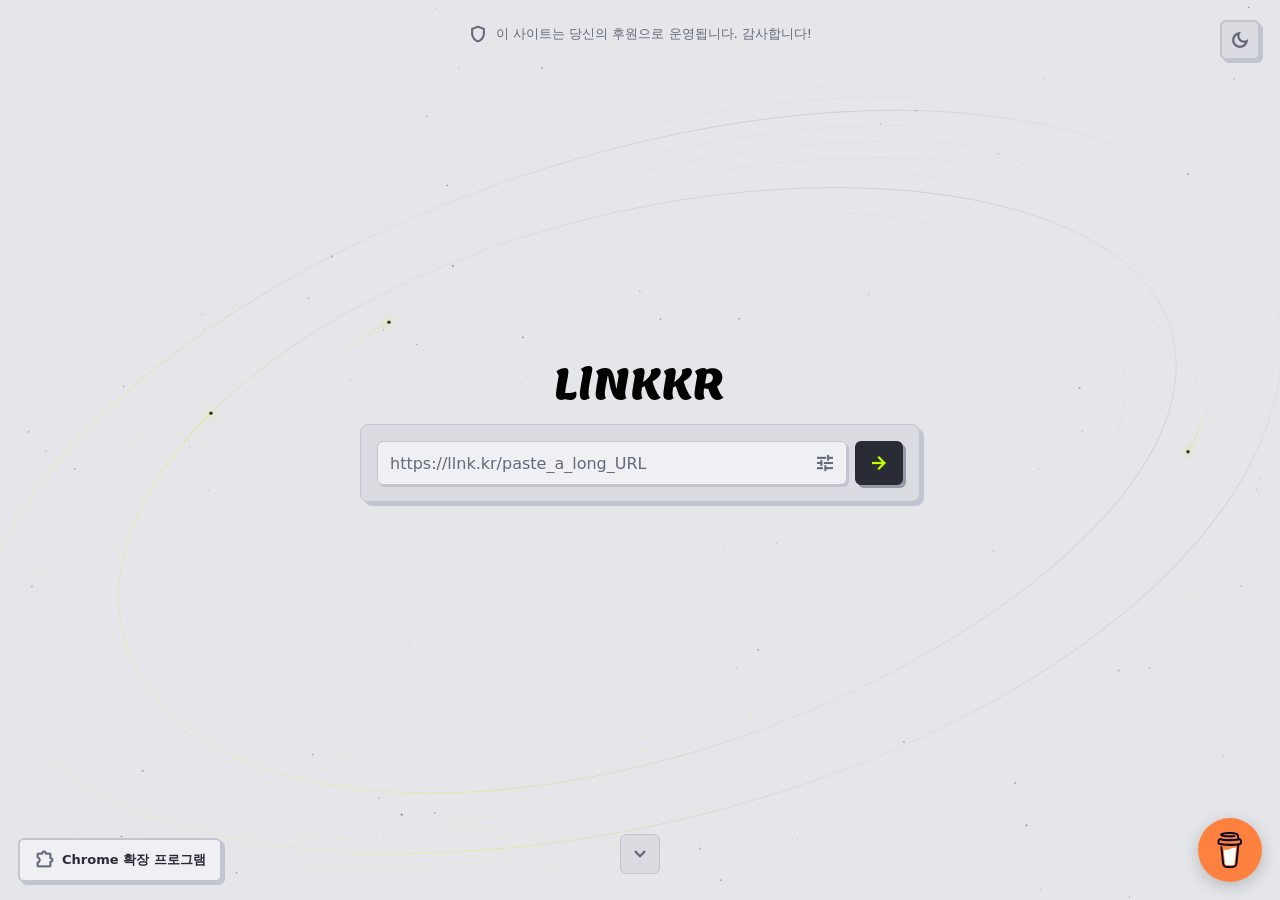
==== commit 9e7de720: "Add Ringkl service directory for UI UX midterm" ====
--- a/index.html
+++ b/index.html
@@ -34,6 +34,7 @@
   <div id="message" class="message" role="status" aria-live="polite"></div>
   <button id="restartLink" class="flow-secondary" type="button" data-i18n="restart" hidden>다시 시작</button>
 </main>
+<a class="directory-entry" href="shortener/" data-page-link aria-label="단축링크 서비스 둘러보기" data-i18n-aria="browseShorteners"><span class="material-symbols-outlined" aria-hidden="true">keyboard_arrow_down</span></a>
 <a class="extension-link" href="https://chromewebstore.google.com/detail/dccgmckjnbeoidpbckbgmbikhnkipalk" target="_blank" rel="noopener noreferrer" aria-label="Chrome 확장 프로그램 (새 탭에서 열기)" data-i18n-aria="chromeExtensionOpen" title="Chrome 확장 프로그램 (새 탭에서 열기)" data-i18n-title="chromeExtensionOpen"><span class="material-symbols-outlined" aria-hidden="true">extension</span><span data-i18n="chromeExtension">Chrome 확장 프로그램</span></a>
 <dialog id="linkReviewDialog" aria-labelledby="linkReviewTitle" aria-describedby="linkReviewHint">
   <div class="link-settings-head"><h2 id="linkReviewTitle" data-i18n="review">링크 확인</h2><button id="closeLinkReview" type="button" aria-label="입력으로 돌아가기" data-i18n-aria="closeReview">×</button></div>
--- a/style.css
+++ b/style.css
@@ -1,4 +1,4 @@
-@font-face{font-family:"Material Symbols Outlined";font-style:normal;font-weight:600;font-display:block;src:url("assets/material-symbols.ttf") format("truetype")}
+@font-face{font-family:"Material Symbols Outlined";font-style:normal;font-weight:600;font-display:block;src:url("assets/material-symbols-full.ttf") format("truetype")}
 
 :root{
   color-scheme:dark;
@@ -100,7 +100,7 @@
     @media(max-width:340px){body{padding-right:12px;padding-left:12px}form{padding:10px}h1 img{width:146px}}
     @media(max-height:520px) and (max-width:900px){body{place-items:start center;padding-top:88px}}
     @media(prefers-reduced-motion:reduce){h1,form,form input,form #submitButton{animation:none!important;transition:none!important}button,.extension-link{transition:none!important}}
-
+  
 .link-input-wrap{position:relative;flex:1;min-width:0;height:44px}
 .link-input-wrap input{display:block;width:100%;padding-right:48px}
 #linkSettingsButton{position:absolute;top:0;right:0;display:grid;width:44px;height:44px;padding:0;place-items:center;color:var(--muted);border:0;border-radius:6px;background:none;box-shadow:none;transform:none}
@@ -173,6 +173,24 @@
 @keyframes llnk-request-pulse{to{opacity:.35}}
 @media(prefers-reduced-motion:reduce){#submitButton[aria-busy=true] .material-symbols-outlined{animation:none}.coffee-link{transition:none}}
 
+html[data-navigation-direction]::view-transition-old(root),html[data-navigation-direction]::view-transition-new(root){animation-duration:620ms;animation-timing-function:cubic-bezier(.22,.8,.22,1);mix-blend-mode:normal}
+html[data-navigation-direction=down]::view-transition-old(root){animation-name:llnk-page-out-up}
+html[data-navigation-direction=down]::view-transition-new(root){animation-name:llnk-page-in-up}
+html[data-navigation-direction=up]::view-transition-old(root){animation-name:llnk-page-out-down}
+html[data-navigation-direction=up]::view-transition-new(root){animation-name:llnk-page-in-down}
+@keyframes llnk-page-out-up{to{transform:translateY(-100vh)}}
+@keyframes llnk-page-in-up{from{transform:translateY(100vh)}}
+@keyframes llnk-page-out-down{to{transform:translateY(100vh)}}
+@keyframes llnk-page-in-down{from{transform:translateY(-100vh)}}
+.directory-entry{position:fixed;z-index:3;bottom:calc(26px + env(safe-area-inset-bottom));left:50%;transform:translateX(-50%);display:grid;place-items:center;width:40px;height:40px;border:1px solid var(--line);border-radius:6px;background:var(--surface);color:var(--muted);text-decoration:none;transition:color 140ms ease,border-color 140ms ease}
+.directory-entry:hover,.directory-entry:focus-visible{color:var(--text);border-color:var(--line-strong)}
+.directory-entry:focus-visible{outline:2px solid var(--brand);outline-offset:4px}
+.navigation-error{position:fixed;z-index:999;bottom:88px;left:50%;transform:translateX(-50%);width:max-content;max-width:calc(100vw - 32px);padding:12px 16px;border:2px solid var(--line);border-radius:6px;background:var(--surface);color:var(--text);font:13px/1.5 system-ui,sans-serif;box-shadow:3px 3px 0 var(--shadow)}
+@media(max-width:520px){.directory-entry{bottom:calc(80px + env(safe-area-inset-bottom))}}
+@media(prefers-reduced-motion:reduce){::view-transition-old(root),::view-transition-new(root){animation:none!important}.directory-entry{transition:none}}
+.directory-chrome~main[tabindex="-1"]:focus,body[data-page=home] main[tabindex="-1"]:focus{outline:none}
+body[data-page=directory] #bmc-wbtn{display:none!important}
+
 .flow-secondary{--button-edge:var(--line);--button-face:var(--surface);--button-shadow:var(--line);color:var(--text);font-weight:600}
 #restartLink{height:32px;padding:0 12px;font-size:12px}
 #restartLink[hidden]{display:none}
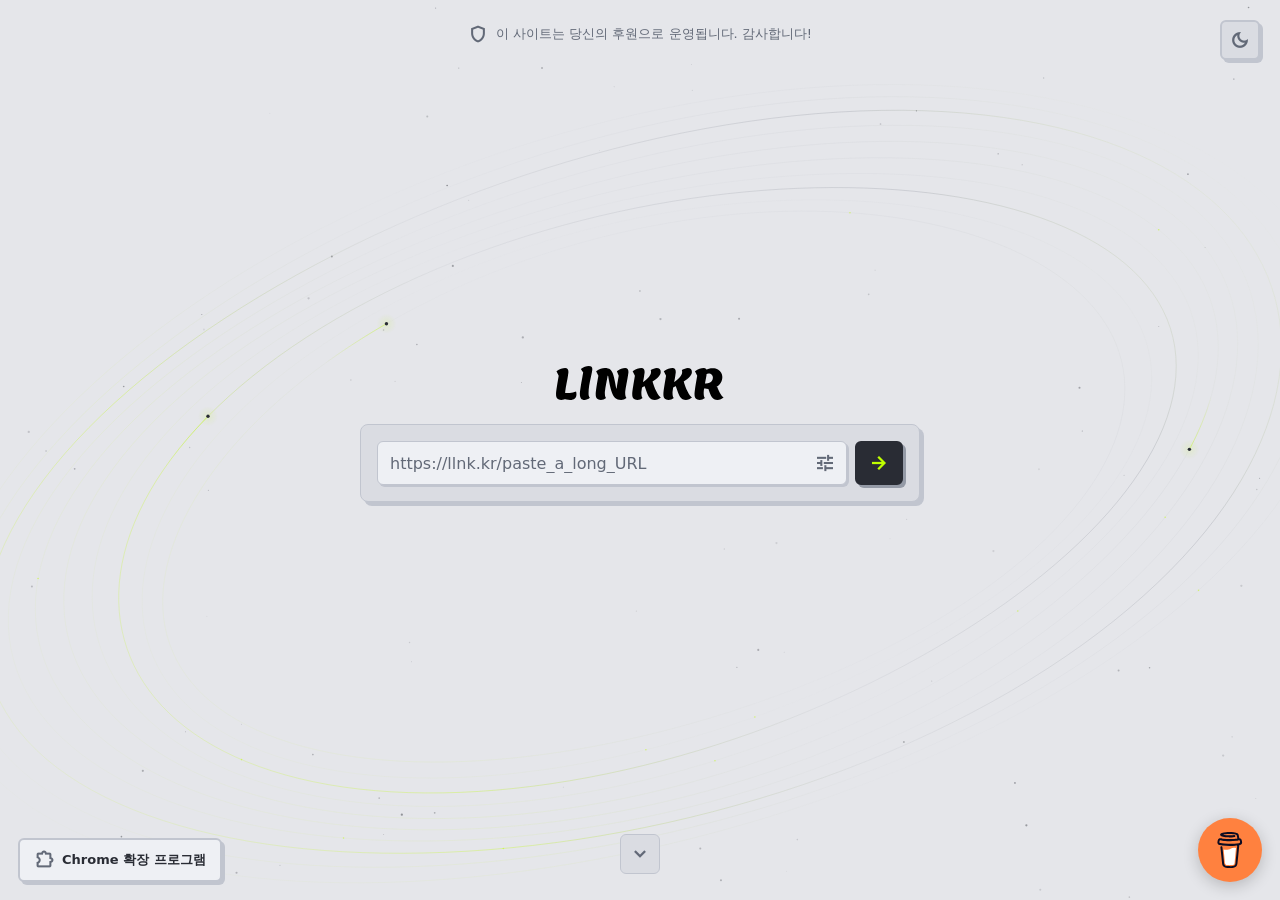
==== commit d0cf87d8: "Improve Ringkl week 9 service suggestion form" ====
--- a/index.html
+++ b/index.html
@@ -6,7 +6,7 @@
   <meta name="color-scheme" content="light dark">
   <link rel="icon" type="image/png" href="assets/llnkkr.png">
   <link rel="stylesheet" href="style.css">
-  <script src="script.js" defer></script>
+  <script src="script.js?v=20261106-form2" defer></script>
   <title>링클 - 단축링크</title>
   <meta name="description" content="링클에서 가입 없이 URL을 단축하고 링크를 복사하세요. 광고 없이 목적지로 바로 연결됩니다.">
   <meta property="og:type" content="website">
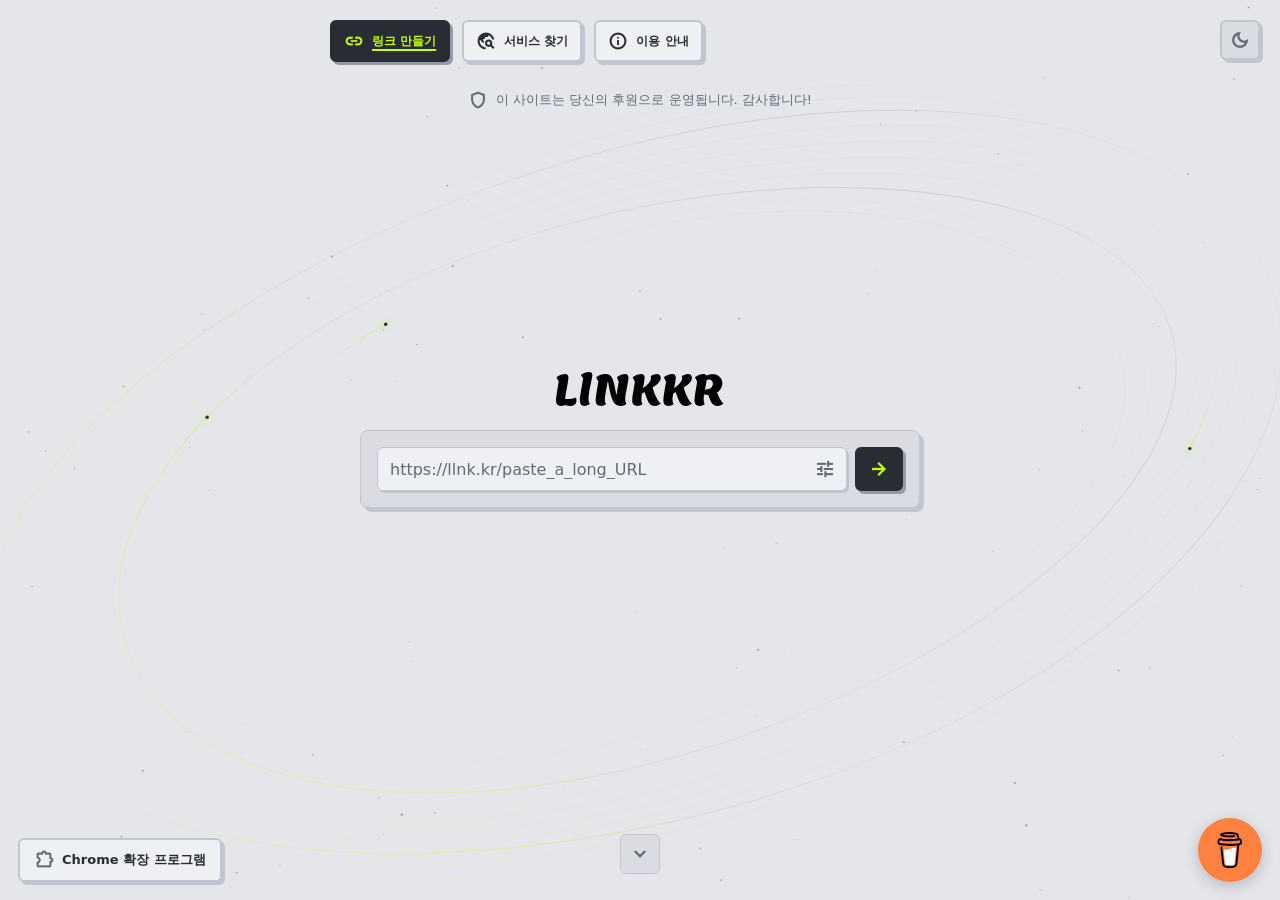
==== commit dc2d262e: "Add week 10 navigation and Ringkl menu styling" ====
--- a/index.html
+++ b/index.html
@@ -6,17 +6,22 @@
   <meta name="color-scheme" content="light dark">
   <link rel="icon" type="image/png" href="assets/llnkkr.png">
   <link rel="stylesheet" href="style.css">
-  <script src="script.js?v=20261106-form2" defer></script>
+  <script src="script.js?v=20261114-nav" defer></script>
   <title>링클 - 단축링크</title>
   <meta name="description" content="링클에서 가입 없이 URL을 단축하고 링크를 복사하세요. 광고 없이 목적지로 바로 연결됩니다.">
   <meta property="og:type" content="website">
   <meta property="og:title" content="링클 - 단축링크">
   <meta property="og:description" content="링클에서 가입 없이 URL을 단축하고 링크를 복사하세요. 광고 없이 목적지로 바로 연결됩니다.">
-  </head>
+  <link rel="stylesheet" href="assets/navigation.css?v=20261114">
+</head>
 <body data-page="home">
 <button id="homeThemeToggle" class="home-theme-toggle" type="button" aria-label="다크 모드" title="다크 모드"><span class="material-symbols-outlined" aria-hidden="true">dark_mode</span></button>
+<nav class="primary-navigation" aria-label="주요 메뉴">
+<button type="button" class="primary-menu-toggle" aria-controls="primaryMenu" aria-expanded="false"><span class="nav-icon" aria-hidden="true">menu</span><span class="nav-label">메뉴 열기</span></button>
+<ul id="primaryMenu"><li><a data-primary-link="create" href="#create" aria-current="page"><span class="nav-icon" aria-hidden="true">link</span><span class="nav-label">링크 만들기</span></a></li><li><a data-primary-link="catalog" href="shortener/#catalog"><span class="nav-icon" aria-hidden="true">travel_explore</span><span class="nav-label">서비스 찾기</span></a></li><li><a data-primary-link="guide" href="shortener/#guide"><span class="nav-icon" aria-hidden="true">info</span><span class="nav-label">이용 안내</span></a></li></ul>
+</nav>
 <p class="support-notice"><span class="material-symbols-outlined" aria-hidden="true">shield</span><span data-i18n="supportNotice">이 사이트는 당신의 후원으로 운영됩니다. 감사합니다!</span></p>
-<main id="homeScene">
+<main id="homeScene"><span id="create" tabindex="-1"></span>
   <h1><img src="assets/llnkkr-wordmark.svg" alt="링클" data-i18n-alt="brand"></h1>
   <form id="shortenForm" autocomplete="off" novalidate>
     <div class="link-input-wrap">
--- a/assets/navigation.css
+++ b/assets/navigation.css
@@ -0,0 +1,32 @@
+.site-section-hidden{display:none!important}
+.primary-navigation{--nav-edge:var(--control-edge,var(--field));--nav-face:var(--control-face,var(--surface-soft));--nav-hover:var(--control-hover,var(--surface-selected));--nav-selected-edge:var(--selected-edge,var(--brand));--nav-selected-face:var(--selected-face,var(--surface-selected));--nav-selected-text:var(--selected-text,var(--brand));--nav-selected-shadow:var(--selected-shadow,var(--brand));position:relative;z-index:42;max-width:1248px;margin-inline:auto;padding:0 28px 18px;color:var(--text)}
+:root[data-theme=light] body[data-page=home] .primary-navigation{--nav-edge:var(--line);--nav-selected-edge:var(--text);--nav-selected-face:var(--text);--nav-selected-text:var(--home-accent);--nav-selected-shadow:var(--home-primary-shadow)}
+.primary-navigation ul{display:flex;gap:12px;flex-wrap:wrap;list-style:none;padding:0;margin:0}
+.primary-navigation li{margin:0}
+.primary-navigation a,.primary-navigation .primary-menu-toggle{--nav-shadow:var(--nav-edge);display:inline-flex;align-items:center;justify-content:center;gap:8px;min-height:40px;padding:9px 12px;border:2px solid var(--nav-edge);border-radius:6px;color:var(--text);background:var(--nav-face);box-shadow:3px 3px 0 var(--nav-shadow);text-decoration:none;font:700 12px/1.4 system-ui,-apple-system,"Segoe UI","Malgun Gothic",sans-serif;white-space:nowrap;transition:transform 140ms ease,box-shadow 140ms ease,background-color 140ms ease}
+.primary-navigation .nav-icon{display:inline-block;flex:none;width:20px;height:20px;font:600 20px/1 "Material Symbols Outlined";font-feature-settings:"liga";-webkit-font-smoothing:antialiased}
+.primary-navigation a:hover,.primary-navigation .primary-menu-toggle:hover{background:var(--nav-hover);transform:translate(2px,2px);box-shadow:1px 1px 0 var(--nav-shadow)}
+.primary-navigation a:active,.primary-navigation .primary-menu-toggle:active{transform:translate(3px,3px);box-shadow:none}
+.primary-navigation a[aria-current=page],.primary-navigation .primary-menu-toggle[aria-expanded=true]{--nav-shadow:var(--nav-selected-shadow);border-color:var(--nav-selected-edge);background:var(--nav-selected-face);color:var(--nav-selected-text)}
+.primary-navigation a[aria-current=page] .nav-label{text-decoration:underline;text-underline-offset:4px;text-decoration-thickness:2px}
+.primary-navigation a:focus-visible,.primary-navigation .primary-menu-toggle:focus-visible{outline:2px solid var(--text);outline-offset:5px}
+.primary-navigation .primary-menu-toggle{display:none;height:auto;cursor:pointer}
+.service-guide{max-width:680px;padding-block:32px 64px;line-height:1.8}
+.service-guide h1{font-size:26px;margin:0 0 16px}
+.service-guide h2{font-size:18px;margin:28px 0 8px}
+.service-guide p{color:var(--muted);margin:0 0 16px}
+body[data-page=home]>.primary-navigation{position:fixed;top:20px;left:20px;right:80px;padding:0;max-width:560px}
+body[data-page=home]>.support-notice{top:90px}
+@media(max-width:600px){
+ .primary-navigation{padding:0 16px 18px}
+ .primary-navigation .primary-menu-toggle{display:inline-flex;min-height:42px}
+ .primary-navigation ul{display:none;position:absolute;top:54px;left:16px;right:16px;padding:12px 15px 15px 12px;background:var(--surface);border:2px solid var(--nav-edge);border-radius:8px;box-shadow:4px 4px 0 var(--nav-edge)}
+ .primary-navigation.is-open ul{display:grid;gap:12px}
+ .primary-navigation a{display:flex;justify-content:flex-start;min-height:44px}
+ body[data-page=home]>.primary-navigation ul{left:0;right:0}
+ body[data-page=home]>.primary-navigation{top:16px;left:16px;right:72px}
+ body[data-page=home]>.support-notice{top:80px;font-size:12px}
+ body[data-page=home]{min-height:540px;overflow:auto}
+ .service-guide h1{font-size:23px}
+}
+@media(prefers-reduced-motion:reduce){.primary-navigation a,.primary-navigation .primary-menu-toggle{transition:none}}
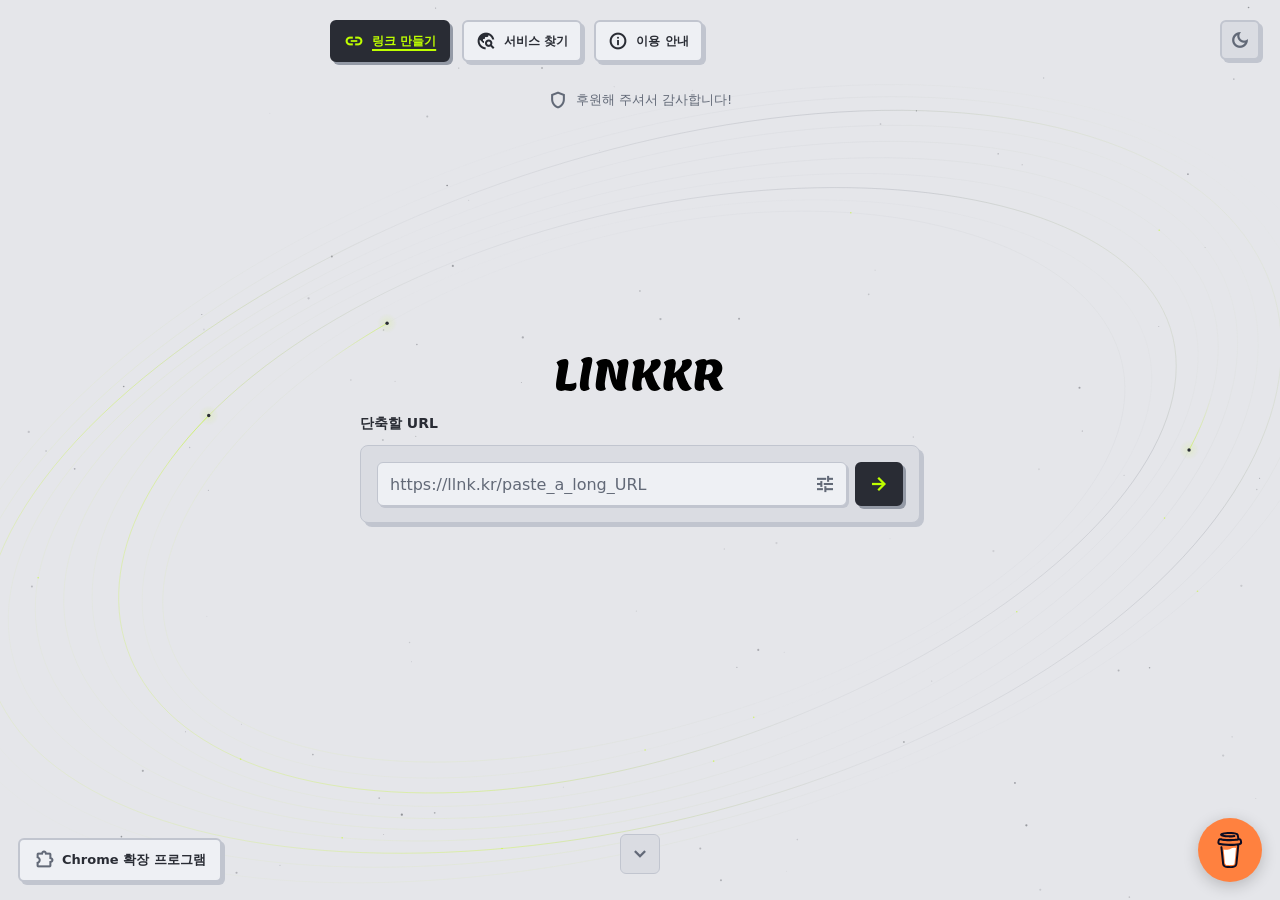
==== commit b409e1de: "Improve Ringkl keyboard accessibility" ====
--- a/index.html
+++ b/index.html
@@ -5,30 +5,32 @@
   <meta name="viewport" content="width=device-width,initial-scale=1">
   <meta name="color-scheme" content="light dark">
   <link rel="icon" type="image/png" href="assets/llnkkr.png">
-  <link rel="stylesheet" href="style.css">
-  <script src="script.js?v=20261114-nav" defer></script>
+  <link rel="stylesheet" href="style.css?v=20261123">
+  <script src="script.js?v=20261123-accessibility" defer></script>
   <title>링클 - 단축링크</title>
   <meta name="description" content="링클에서 가입 없이 URL을 단축하고 링크를 복사하세요. 광고 없이 목적지로 바로 연결됩니다.">
   <meta property="og:type" content="website">
   <meta property="og:title" content="링클 - 단축링크">
   <meta property="og:description" content="링클에서 가입 없이 URL을 단축하고 링크를 복사하세요. 광고 없이 목적지로 바로 연결됩니다.">
-  <link rel="stylesheet" href="assets/navigation.css?v=20261114">
+  <link rel="stylesheet" href="assets/navigation.css?v=20261120-accessibility">
 </head>
 <body data-page="home">
+<a class="skip-link" href="#homeScene" data-i18n="skipToMain">본문으로 건너뛰기</a>
 <button id="homeThemeToggle" class="home-theme-toggle" type="button" aria-label="다크 모드" title="다크 모드"><span class="material-symbols-outlined" aria-hidden="true">dark_mode</span></button>
 <nav class="primary-navigation" aria-label="주요 메뉴">
 <button type="button" class="primary-menu-toggle" aria-controls="primaryMenu" aria-expanded="false"><span class="nav-icon" aria-hidden="true">menu</span><span class="nav-label">메뉴 열기</span></button>
 <ul id="primaryMenu"><li><a data-primary-link="create" href="#create" aria-current="page"><span class="nav-icon" aria-hidden="true">link</span><span class="nav-label">링크 만들기</span></a></li><li><a data-primary-link="catalog" href="shortener/#catalog"><span class="nav-icon" aria-hidden="true">travel_explore</span><span class="nav-label">서비스 찾기</span></a></li><li><a data-primary-link="guide" href="shortener/#guide"><span class="nav-icon" aria-hidden="true">info</span><span class="nav-label">이용 안내</span></a></li></ul>
 </nav>
-<p class="support-notice"><span class="material-symbols-outlined" aria-hidden="true">shield</span><span data-i18n="supportNotice">이 사이트는 당신의 후원으로 운영됩니다. 감사합니다!</span></p>
-<main id="homeScene"><span id="create" tabindex="-1"></span>
+<p class="support-notice"><span class="material-symbols-outlined" aria-hidden="true">shield</span><span data-i18n="supportNotice">후원해 주셔서 감사합니다!</span></p>
+<main id="homeScene" tabindex="-1"><span id="create" tabindex="-1"></span>
   <h1><img src="assets/llnkkr-wordmark.svg" alt="링클" data-i18n-alt="brand"></h1>
+  <label class="url-field-label" for="targetUrl" data-i18n="urlLabel">단축할 URL</label>
   <form id="shortenForm" autocomplete="off" novalidate>
     <div class="link-input-wrap">
-    <input aria-describedby="message" id="targetUrl" name="llnkkr-destination" type="text" inputmode="url" maxlength="2048" placeholder="https://llnk.kr/paste_a_long_URL" autocomplete="off" autocapitalize="none" autocorrect="off" spellcheck="false" aria-label="단축할 URL" data-i18n-aria="urlLabel" required>
-    <button id="linkSettingsButton" type="button" aria-label="설정" data-i18n-aria="settings" title="설정" data-i18n-title="settings" aria-haspopup="dialog"><span class="material-symbols-outlined" aria-hidden="true">tune</span></button>
+    <input aria-describedby="message" id="targetUrl" name="llnkkr-destination" type="text" inputmode="url" maxlength="2048" placeholder="https://llnk.kr/paste_a_long_URL" autocomplete="off" autocapitalize="none" autocorrect="off" spellcheck="false" required>
+    <button id="linkSettingsButton" type="button" aria-label="설정" data-i18n-aria="settings" title="설정" data-i18n-title="settings" aria-haspopup="dialog" aria-controls="linkSettingsDialog"><span class="material-symbols-outlined" aria-hidden="true">tune</span></button>
     </div>
-    <button id="submitButton" type="submit" aria-label="링크 확인" data-i18n-aria="review" title="링크 확인" data-i18n-title="review" aria-haspopup="dialog">
+    <button id="submitButton" type="submit" aria-label="링크 확인" data-i18n-aria="review" title="링크 확인" data-i18n-title="review" aria-haspopup="dialog" aria-controls="linkReviewDialog">
       <span class="material-symbols-outlined" aria-hidden="true">arrow_forward</span>
     </button>
   </form>
@@ -36,14 +38,14 @@
     <a id="shortUrl" target="_blank" rel="noopener noreferrer"></a>
     <button id="copyButton" class="copy" type="button" aria-label="링크 복사" data-i18n-aria="copy" title="링크 복사" data-i18n-title="copy"><span class="material-symbols-outlined" aria-hidden="true">content_copy</span></button>
   </div>
-  <div id="message" class="message" role="status" aria-live="polite"></div>
+  <div id="message" class="message" role="status" tabindex="-1"></div>
   <button id="restartLink" class="flow-secondary" type="button" data-i18n="restart" hidden>다시 시작</button>
 </main>
 <a class="directory-entry" href="shortener/" data-page-link aria-label="단축링크 서비스 둘러보기" data-i18n-aria="browseShorteners"><span class="material-symbols-outlined" aria-hidden="true">keyboard_arrow_down</span></a>
 <a class="extension-link" href="https://chromewebstore.google.com/detail/dccgmckjnbeoidpbckbgmbikhnkipalk" target="_blank" rel="noopener noreferrer" aria-label="Chrome 확장 프로그램 (새 탭에서 열기)" data-i18n-aria="chromeExtensionOpen" title="Chrome 확장 프로그램 (새 탭에서 열기)" data-i18n-title="chromeExtensionOpen"><span class="material-symbols-outlined" aria-hidden="true">extension</span><span data-i18n="chromeExtension">Chrome 확장 프로그램</span></a>
 <dialog id="linkReviewDialog" aria-labelledby="linkReviewTitle" aria-describedby="linkReviewHint">
   <div class="link-settings-head"><h2 id="linkReviewTitle" data-i18n="review">링크 확인</h2><button id="closeLinkReview" type="button" aria-label="입력으로 돌아가기" data-i18n-aria="closeReview">×</button></div>
-  <p id="linkReviewHint" class="review-hint" data-i18n="reviewHint">주소와 설정을 확인한 뒤 단축해 주세요.</p>
+  <p id="linkReviewHint" class="review-hint" data-i18n="reviewHint">주소와 설정을 확인해 주세요.</p>
   <dl class="link-review-summary">
     <div><dt data-i18n="urlLabel">단축할 URL</dt><dd id="reviewUrl" dir="ltr"></dd></div>
     <div><dt data-i18n="expiry">잔여 유효 기간</dt><dd id="reviewExpiry"></dd></div>
@@ -84,7 +86,7 @@
     </div>
   </fieldset>
 </dialog>
-<script id="homeMessages" type="application/json">{"ko":{"pageTitle":"링클 - 단축링크","description":"링클에서 가입 없이 URL을 단축하고 링크를 복사하세요. 광고 없이 목적지로 바로 연결됩니다.","brand":"링클","coffee":"커피 사주기","supportNotice":"이 사이트는 당신의 후원으로 운영됩니다. 감사합니다!","chromeExtension":"Chrome 확장 프로그램","chromeExtensionOpen":"Chrome 확장 프로그램 (새 탭에서 열기)","settings":"설정","close":"설정 닫기","urlLabel":"단축할 URL","shorten":"단축하기","copy":"링크 복사","copiedLabel":"복사됨","expiry":"잔여 유효 기간","maxUses":"최대 사용 횟수","expiry30m":"30분","expiry1h":"1시간","expiry6h":"6시간","expiry12h":"12시간","expiry1d":"1일","expiry7d":"7일","expiry30d":"30일","expiryNone":"만료 기간 없음","usesNone":"제한 없음","uses1":"1회","uses5":"5회","uses10":"10회","uses25":"25회","uses50":"50회","uses100":"100회","apply":"적용","language":"언어","errorUnavailable":"만료되었거나 사용할 수 없는 링크입니다.","errorEmpty":"URL을 입력해 주세요.","errorUrl":"올바른 URL을 입력해 주세요.","errorScheme":"HTTP와 HTTPS 주소만 지원합니다.","errorCreate":"단축링크를 만들지 못했습니다.","errorRequest":"요청을 처리하지 못했습니다.","errorCopy":"링크를 복사하지 못했습니다.","copied":"단축링크를 만들고 복사했습니다.","created":"단축링크를 만들었습니다. 복사 버튼을 눌러 주세요.","darkMode":"다크 모드","lightMode":"라이트 모드","browseShorteners":"단축링크 서비스 둘러보기","errorTimeout":"응답을 확인하지 못했습니다. 잠시 후 다시 시도해 주세요.","errorResponse":"서버의 응답을 확인하지 못했습니다. 잠시 후 다시 시도해 주세요.","errorLength":"URL은 2,048바이트 이하로 입력해 주세요.","errorCredentials":"로그인 정보가 포함되지 않은 URL을 입력해 주세요.","processing":"단축링크를 만들고 있습니다.","retryAfter":"{seconds}초 후 다시 시도해 주세요.","review":"링크 확인","reviewHint":"주소와 설정을 확인한 뒤 단축해 주세요.","edit":"수정","restart":"다시 시작","closeReview":"입력으로 돌아가기","reviewChanged":"입력이나 설정이 바뀌었습니다. 다시 확인해 주세요."},"en":{"pageTitle":"LLNKKR - URL Shortener","description":"Shorten and copy links with LLNKKR. No signup or ads.","brand":"LLNKKR","coffee":"Buy me a coffee","supportNotice":"This site is supported by your donations. Thank you!","chromeExtension":"Chrome extension","chromeExtensionOpen":"Chrome extension (opens in a new tab)","settings":"Settings","close":"Close settings","urlLabel":"URL to shorten","shorten":"Shorten link","copy":"Copy link","copiedLabel":"Copied","expiry":"Expires after","maxUses":"Maximum uses","expiry30m":"30 minutes","expiry1h":"1 hour","expiry6h":"6 hours","expiry12h":"12 hours","expiry1d":"1 day","expiry7d":"7 days","expiry30d":"30 days","expiryNone":"No expiration","usesNone":"Unlimited","uses1":"1 use","uses5":"5 uses","uses10":"10 uses","uses25":"25 uses","uses50":"50 uses","uses100":"100 uses","apply":"Apply","language":"Language","errorUnavailable":"This link has expired or is unavailable.","errorEmpty":"Enter a URL.","errorUrl":"Enter a valid URL.","errorScheme":"Only HTTP and HTTPS links are supported.","errorCreate":"Could not shorten the link.","errorRequest":"Could not process the request.","errorCopy":"Could not copy the link.","copied":"Short link created and copied.","created":"Link created. Use the copy button to copy it.","darkMode":"Dark mode","lightMode":"Light mode","browseShorteners":"Browse URL shorteners","errorTimeout":"Could not confirm the response. Try again shortly.","errorResponse":"Could not read the server response. Try again shortly.","errorLength":"Enter a URL of 2,048 bytes or fewer.","errorCredentials":"Enter a URL without embedded login details.","processing":"Creating your short link.","retryAfter":"Try again in {seconds} seconds.","review":"Review link","reviewHint":"Check the URL and settings before shortening.","edit":"Edit","restart":"Start over","closeReview":"Return to input","reviewChanged":"The URL or settings changed. Review them again."},"errors":{"단축 링크 설정을 확인해 주세요.":"Check the link settings.","허용되지 않은 요청 출처입니다.":"This request origin is not allowed.","POST 요청만 지원합니다.":"Only POST requests are supported.","올바른 URL을 입력해 주세요.":"Enter a valid URL.","http 또는 https URL만 사용할 수 있습니다.":"Only HTTP and HTTPS links are supported.","안전한 http 또는 https URL만 사용할 수 있습니다.":"Enter an HTTP or HTTPS URL without embedded credentials.","이미 LlNK.kr로 단축된 링크는 다시 단축할 수 없습니다.":"This link is already shortened with LLNKKR.","내부 네트워크 주소는 줄일 수 없습니다.":"Internal network addresses cannot be shortened.","내부 또는 예약 IP 주소는 줄일 수 없습니다.":"Private or reserved IP addresses cannot be shortened.","짧은 주소를 만들지 못했습니다.":"Could not create a short URL.","요청이 너무 빠릅니다. 잠시 후 다시 시도해 주세요.":"Too many requests. Try again shortly.","단축링크를 만들지 못했습니다.":"Could not shorten the link.","요청이 너무 많습니다. 잠시 후 다시 시도해 주세요.":"Too many requests. Try again shortly."}}</script>
+<script id="homeMessages" type="application/json">{"ko":{"pageTitle":"링클 - 단축링크","description":"링클에서 가입 없이 URL을 단축하고 링크를 복사하세요. 광고 없이 목적지로 바로 연결됩니다.","brand":"링클","coffee":"커피 사주기","supportNotice":"후원해 주셔서 감사합니다!","chromeExtension":"Chrome 확장 프로그램","chromeExtensionOpen":"Chrome 확장 프로그램 (새 탭에서 열기)","settings":"설정","close":"설정 닫기","urlLabel":"단축할 URL","skipToMain":"본문으로 건너뛰기","shorten":"단축하기","copy":"링크 복사","copiedLabel":"복사됨","expiry":"잔여 유효 기간","maxUses":"최대 사용 횟수","expiry30m":"30분","expiry1h":"1시간","expiry6h":"6시간","expiry12h":"12시간","expiry1d":"1일","expiry7d":"7일","expiry30d":"30일","expiryNone":"만료 기간 없음","usesNone":"제한 없음","uses1":"1회","uses5":"5회","uses10":"10회","uses25":"25회","uses50":"50회","uses100":"100회","apply":"적용","language":"언어","errorUnavailable":"만료되었거나 사용할 수 없는 링크입니다.","errorEmpty":"URL을 입력해 주세요.","errorUrl":"올바른 URL을 입력해 주세요.","errorScheme":"http:// 또는 https://로 시작하는 주소를 입력해 주세요.","errorCreate":"단축링크를 만들지 못했습니다.","errorRequest":"요청을 처리하지 못했습니다.","errorCopy":"링크를 복사하지 못했습니다.","copied":"단축링크를 만들고 복사했습니다.","created":"단축링크를 만들었습니다. 복사 버튼을 눌러 주세요.","darkMode":"다크 모드","lightMode":"라이트 모드","browseShorteners":"단축링크 서비스 둘러보기","errorTimeout":"응답을 확인하지 못했습니다. 잠시 후 다시 시도해 주세요.","errorResponse":"서버의 응답을 확인하지 못했습니다. 잠시 후 다시 시도해 주세요.","errorLength":"URL은 2,048바이트 이하로 입력해 주세요.","errorCredentials":"로그인 정보가 포함되지 않은 URL을 입력해 주세요.","processing":"단축링크를 만들고 있습니다.","retryAfter":"{seconds}초 후 다시 시도해 주세요.","review":"링크 확인","reviewHint":"주소와 설정을 확인해 주세요.","edit":"수정","restart":"다시 시작","closeReview":"입력으로 돌아가기","reviewChanged":"입력이나 설정이 바뀌었습니다. 다시 확인해 주세요."},"en":{"pageTitle":"LLNKKR - URL Shortener","description":"Shorten and copy links with LLNKKR. No signup or ads.","brand":"LLNKKR","coffee":"Buy me a coffee","supportNotice":"This site is supported by your donations. Thank you!","chromeExtension":"Chrome extension","chromeExtensionOpen":"Chrome extension (opens in a new tab)","settings":"Settings","close":"Close settings","urlLabel":"URL to shorten","skipToMain":"Skip to main content","shorten":"Shorten link","copy":"Copy link","copiedLabel":"Copied","expiry":"Expires after","maxUses":"Maximum uses","expiry30m":"30 minutes","expiry1h":"1 hour","expiry6h":"6 hours","expiry12h":"12 hours","expiry1d":"1 day","expiry7d":"7 days","expiry30d":"30 days","expiryNone":"No expiration","usesNone":"Unlimited","uses1":"1 use","uses5":"5 uses","uses10":"10 uses","uses25":"25 uses","uses50":"50 uses","uses100":"100 uses","apply":"Apply","language":"Language","errorUnavailable":"This link has expired or is unavailable.","errorEmpty":"Enter a URL.","errorUrl":"Enter a valid URL.","errorScheme":"Only HTTP and HTTPS links are supported.","errorCreate":"Could not shorten the link.","errorRequest":"Could not process the request.","errorCopy":"Could not copy the link.","copied":"Short link created and copied.","created":"Link created. Use the copy button to copy it.","darkMode":"Dark mode","lightMode":"Light mode","browseShorteners":"Browse URL shorteners","errorTimeout":"Could not confirm the response. Try again shortly.","errorResponse":"Could not read the server response. Try again shortly.","errorLength":"Enter a URL of 2,048 bytes or fewer.","errorCredentials":"Enter a URL without embedded login details.","processing":"Creating your short link.","retryAfter":"Try again in {seconds} seconds.","review":"Review link","reviewHint":"Check the URL and settings before shortening.","edit":"Edit","restart":"Start over","closeReview":"Return to input","reviewChanged":"The URL or settings changed. Review them again."},"errors":{"단축 링크 설정을 확인해 주세요.":"Check the link settings.","허용되지 않은 요청 출처입니다.":"This request origin is not allowed.","POST 요청만 지원합니다.":"Only POST requests are supported.","올바른 URL을 입력해 주세요.":"Enter a valid URL.","http 또는 https URL만 사용할 수 있습니다.":"Only HTTP and HTTPS links are supported.","안전한 http 또는 https URL만 사용할 수 있습니다.":"Enter an HTTP or HTTPS URL without embedded credentials.","이미 LlNK.kr로 단축된 링크는 다시 단축할 수 없습니다.":"This link is already shortened with LLNKKR.","내부 네트워크 주소는 줄일 수 없습니다.":"Internal network addresses cannot be shortened.","내부 또는 예약 IP 주소는 줄일 수 없습니다.":"Private or reserved IP addresses cannot be shortened.","짧은 주소를 만들지 못했습니다.":"Could not create a short URL.","요청이 너무 빠릅니다. 잠시 후 다시 시도해 주세요.":"Too many requests. Try again shortly.","단축링크를 만들지 못했습니다.":"Could not shorten the link.","요청이 너무 많습니다. 잠시 후 다시 시도해 주세요.":"Too many requests. Try again shortly."}}</script>
 <a class="coffee-link" href="https://www.buymeacoffee.com/llnkkr" target="_blank" rel="noopener noreferrer" aria-label="커피 사주기" data-i18n-aria="coffee" title="커피 사주기" data-i18n-title="coffee"><img src="assets/coffee-cup.svg" alt="" width="36" height="36"></a>
 </body>
 </html>
--- a/style.css
+++ b/style.css
@@ -58,7 +58,6 @@
     .result.show{display:flex}.result a{flex:1;min-width:0;color:var(--brand);font:700 13px/1.5 Consolas,monospace;word-break:break-all}.copy{display:grid;flex:0 0 40px;width:40px;height:40px;padding:0;place-items:center}.copy{--button-edge:var(--line);--button-face:var(--bg);--button-shadow:var(--line);color:var(--text)}.copy:hover:not(:disabled){--button-edge:var(--brand);--button-shadow:var(--brand);color:var(--brand)}
     .message{min-height:20px;color:var(--muted);font-size:12px;text-align:center}
     .message.is-error{color:var(--danger)}
-    .message.is-error::before{content:"[ ERROR ] ";color:var(--danger);font-weight:700}
     @keyframes llnk-panel-open{
       0%{opacity:0;transform:scaleX(.006) scaleY(.045);border-radius:999px;box-shadow:0 0 22px color-mix(in srgb,var(--brand) 64%,transparent)}
       12%{opacity:1}
--- a/assets/navigation.css
+++ b/assets/navigation.css
@@ -30,3 +30,49 @@
  .service-guide h1{font-size:23px}
 }
 @media(prefers-reduced-motion:reduce){.primary-navigation a,.primary-navigation .primary-menu-toggle{transition:none}}
+
+.visually-hidden {
+  position:absolute;
+  width:1px;
+  height:1px;
+  padding:0;
+  overflow:hidden;
+  clip-path:inset(50%);
+  white-space:nowrap;
+}
+
+.skip-link {
+  position:fixed;
+  z-index:1000;
+  inset-block-start:12px;
+  inset-inline-start:12px;
+  transform:translateY(calc(-100% - 20px));
+  padding:10px 14px;
+  border:2px solid var(--text);
+  border-radius:6px;
+  background:var(--bg);
+  color:var(--text);
+  font-weight:700;
+}
+
+.skip-link:focus {transform:none}
+.url-field-label {justify-self:start;color:var(--text);font-size:14px;font-weight:700}
+
+body :is(a[href],button,input,select,textarea,summary,[tabindex="0"]):focus-visible {
+  outline:3px solid var(--text);
+  outline-offset:3px;
+}
+
+.primary-navigation a[aria-current="page"] .nav-label,
+.category-tabs button[aria-pressed="true"] {
+  text-decoration:underline;
+  text-underline-offset:4px;
+  text-decoration-thickness:2px;
+}
+
+:root[data-theme="light"] .directory-chrome,
+:root[data-theme="light"] #directoryMain {
+  --muted:#4D5360;
+}
+
+:root[data-theme="light"] body[data-page="home"] #message.is-error {color:#9A203C}
